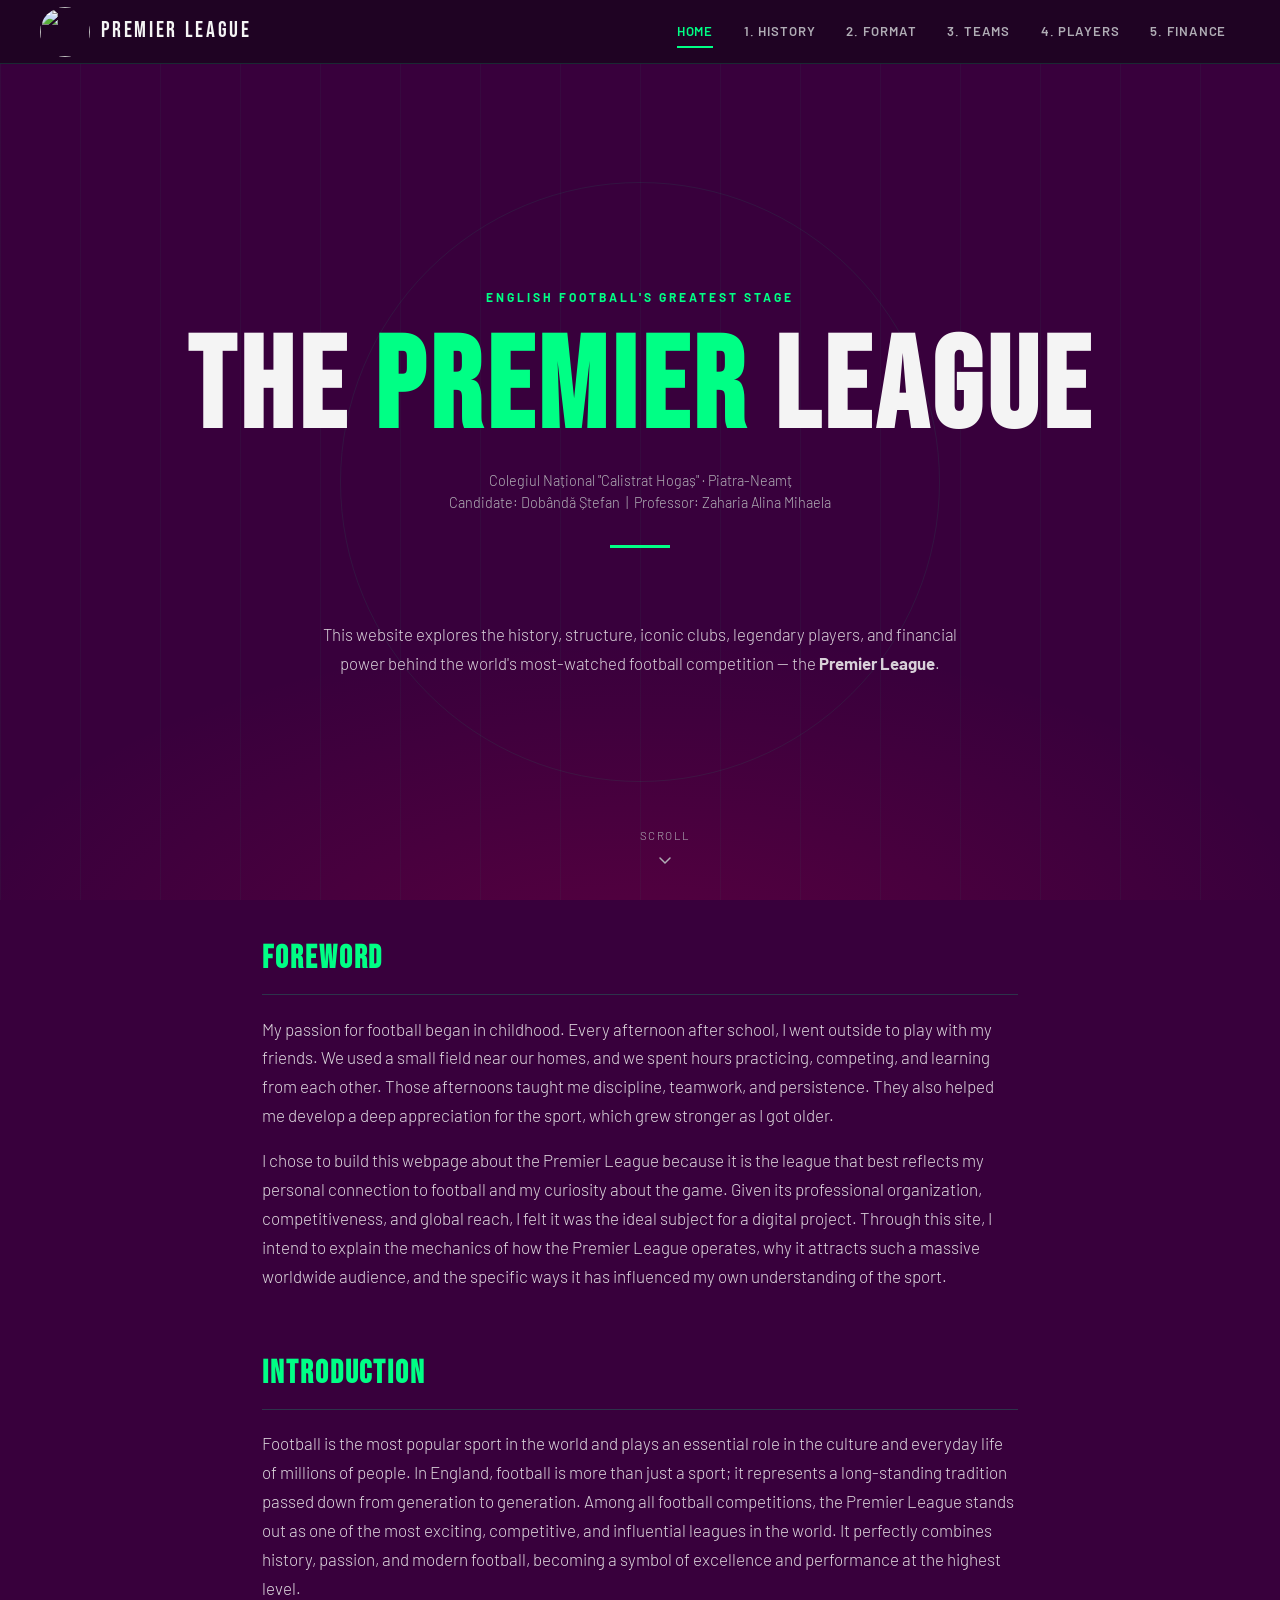
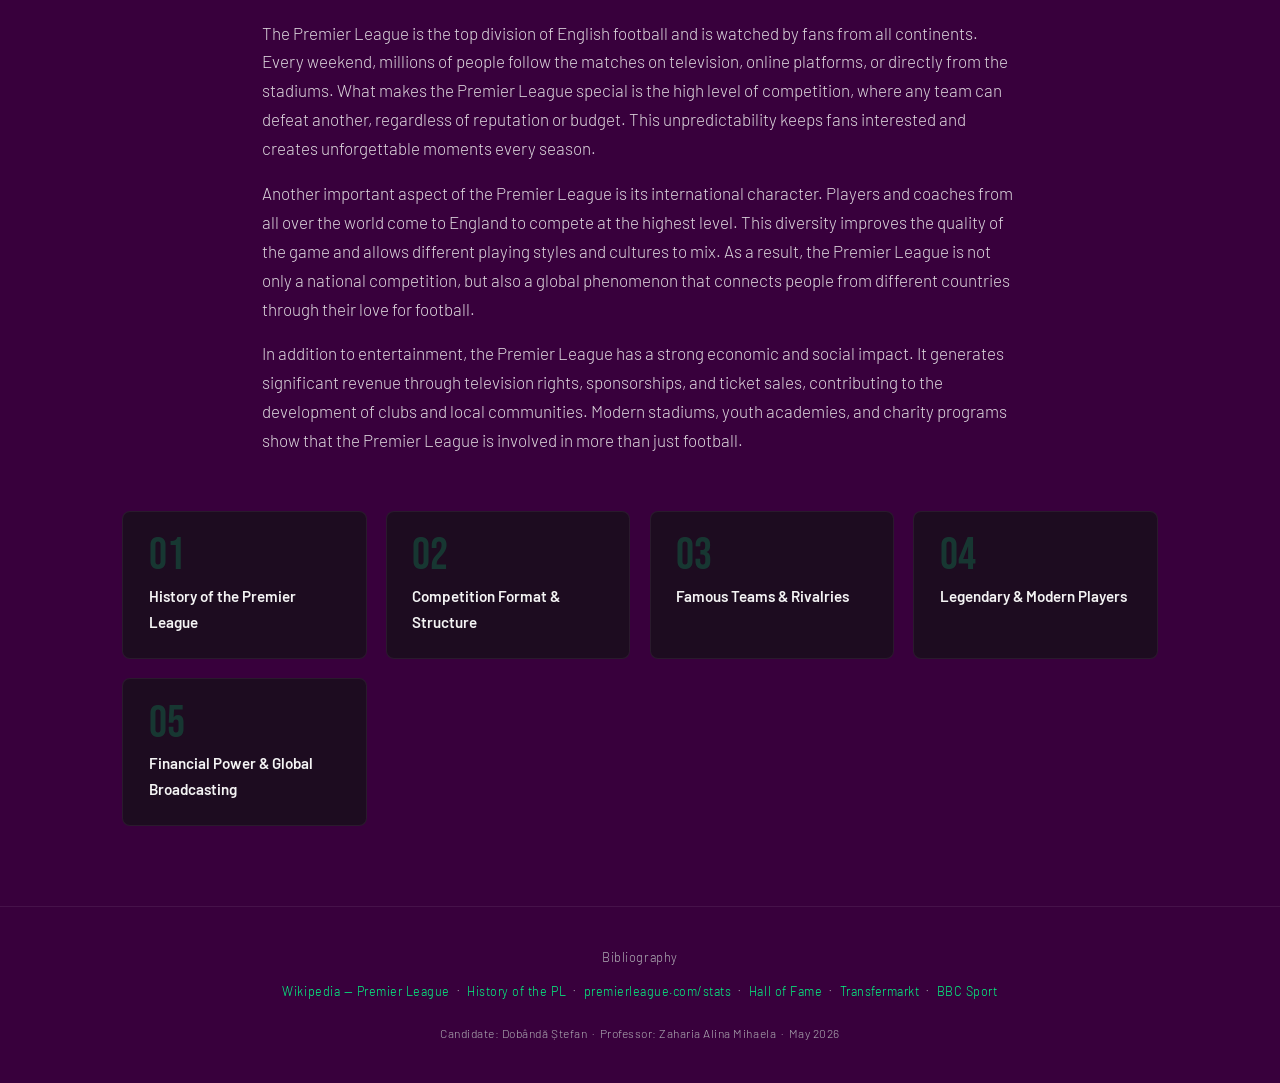
==== index.html @ 5e1d8197 "Rename Atestat.html to index.html" ====
<!DOCTYPE html>
<html lang="en">
<head>
  <meta charset="UTF-8" />
  <meta name="viewport" content="width=device-width, initial-scale=1.0" />
  <link rel="stylesheet" href="style.css" />
  <title>The Premier League</title>

    <link href="https://fonts.googleapis.com/css2?family=Bebas+Neue&family=Barlow:ital,wght@0,300;0,400;0,600;0,700;1,300&display=swap" rel="stylesheet">
    
</head>
<body>

<nav>
  <a class="nav-brand" onclick="showPage('home')" href="javascript:void(0)">
    <img class="nav-brand-img" src="Resurse/Logo.jpg">
    <span class="nav-brand-text">Premier League</span>
  </a>

  <ul class="nav-links" id="navLinks">
    <li><a href="javascript:void(0)" onclick="showPage('home')"    data-page="home">Home</a></li>
    <li><a href="javascript:void(0)" onclick="showPage('ch1')"     data-page="ch1">1. History</a></li>
    <li><a href="javascript:void(0)" onclick="showPage('ch2')"     data-page="ch2">2. Format</a></li>
    <li><a href="javascript:void(0)" onclick="showPage('ch3')"     data-page="ch3">3. Teams</a></li>
    <li><a href="javascript:void(0)" onclick="showPage('ch4')"     data-page="ch4">4. Players</a></li>
    <li><a href="javascript:void(0)" onclick="showPage('ch5')"     data-page="ch5">5. Finance</a></li>
  </ul>

  <div class="hamburger" id="hamburger" onclick="toggleMobileMenu()">
    <span></span><span></span><span></span>
  </div>
</nav>

<main>

  <section class="page active" id="home">

    <div class="hero">
      <div class="hero-circle"></div>

      <p class="hero-eyebrow">English Football's Greatest Stage</p>

      <h1 class="hero-title">The <span>Premier</span> League</h1>

      <p class="hero-meta">
        Colegiul Național "Calistrat Hogaș" · Piatra-Neamț<br>
        Candidate: Dobândă Ștefan &nbsp;|&nbsp; Professor: Zaharia Alina Mihaela
      </p>

      <div class="hero-divider"></div>

      <p class="hero-intro">
        This website explores the history, structure, iconic clubs, legendary players, and
        financial power behind the world's most-watched football competition — the <strong>Premier League</strong>.
      </p>

      <div class="scroll-hint">
        <span>scroll</span>
        <svg width="16" height="16" viewBox="0 0 16 16" fill="none" xmlns="http://www.w3.org/2000/svg">
          <path d="M3 6l5 5 5-5" stroke="#b0adb5" stroke-width="1.5" stroke-linecap="round"/>
        </svg>
      </div>
    </div>

    <div class="sections-wrap" style="padding-top:2rem;">

      <div class="section-block">
        <h2>Foreword</h2>
        <p>My passion for football began in childhood. Every afternoon after school, I went outside to play with my friends. We used a small field near our homes, and we spent hours practicing, competing, and learning from each other. Those afternoons taught me discipline, teamwork, and persistence. They also helped me develop a deep appreciation for the sport, which grew stronger as I got older.</p>
        <p>I chose to build this webpage about the Premier League because it is the league that best reflects my personal connection to football and my curiosity about the game. Given its professional organization, competitiveness, and global reach, I felt it was the ideal subject for a digital project. Through this site, I intend to explain the mechanics of how the Premier League operates, why it attracts such a massive worldwide audience, and the specific ways it has influenced my own understanding of the sport.</p>
      </div>

      <div class="section-block">
        <h2>Introduction</h2>
        <p>Football is the most popular sport in the world and plays an essential role in the culture and everyday life of millions of people. In England, football is more than just a sport; it represents a long-standing tradition passed down from generation to generation. Among all football competitions, the Premier League stands out as one of the most exciting, competitive, and influential leagues in the world. It perfectly combines history, passion, and modern football, becoming a symbol of excellence and performance at the highest level.</p>
        <p>The Premier League is the top division of English football and is watched by fans from all continents. Every weekend, millions of people follow the matches on television, online platforms, or directly from the stadiums. What makes the Premier League special is the high level of competition, where any team can defeat another, regardless of reputation or budget. This unpredictability keeps fans interested and creates unforgettable moments every season.</p>
        <p>Another important aspect of the Premier League is its international character. Players and coaches from all over the world come to England to compete at the highest level. This diversity improves the quality of the game and allows different playing styles and cultures to mix. As a result, the Premier League is not only a national competition, but also a global phenomenon that connects people from different countries through their love for football.</p>
        <p>In addition to entertainment, the Premier League has a strong economic and social impact. It generates significant revenue through television rights, sponsorships, and ticket sales, contributing to the development of clubs and local communities. Modern stadiums, youth academies, and charity programs show that the Premier League is involved in more than just football.</p>
      </div>

    </div>

    <div class="chapter-grid">
      <div class="chapter-card" onclick="showPage('ch1')">
        <div class="chapter-num">01</div>
        <div class="chapter-title">History of the Premier League</div>
      </div>
      <div class="chapter-card" onclick="showPage('ch2')">
        <div class="chapter-num">02</div>
        <div class="chapter-title">Competition Format & Structure</div>
      </div>
      <div class="chapter-card" onclick="showPage('ch3')">
        <div class="chapter-num">03</div>
        <div class="chapter-title">Famous Teams & Rivalries</div>
      </div>
      <div class="chapter-card" onclick="showPage('ch4')">
        <div class="chapter-num">04</div>
        <div class="chapter-title">Legendary & Modern Players</div>
      </div>
      <div class="chapter-card" onclick="showPage('ch5')">
        <div class="chapter-num">05</div>
        <div class="chapter-title">Financial Power & Global Broadcasting</div>
      </div>
    </div>

  </section><section class="page" id="ch1">

    <div class="page-header">
      <div class="page-header-num">01</div>
      <p class="page-header-label">Chapter One</p>
      <h1>History of the<br>Premier League</h1>
    </div>

    <div class="sections-wrap">

      <div class="section-block">
        <h2>1.1 The Dark Decade: English Football in the 1980s</h2>
        <p>To appreciate the success of the modern Premier League, one must understand the "dark ages" of English football during the 1980s. The sport was in a state of terminal decline. Stadiums were outdated, with many still using wooden stands and perimeter fencing that treated fans like animals.</p>
        <p><strong>Three major tragedies defined this era:</strong></p>
        <ul>
          <li><strong>The Heysel Stadium Disaster (1985):</strong> Resulted in a five-year ban for all English clubs from European competitions, isolating the English game from tactical innovations on the continent.</li>
          <li><strong>The Bradford City Fire (1985):</strong> Highlighted the dangerous lack of safety standards in old stadiums.</li>
          <li><strong>The Hillsborough Disaster (1989):</strong> Where 97 fans lost their lives, leading to the Taylor Report. This report was the catalyst for change, forcing clubs to convert to all-seater stadiums and modernize their infrastructure.</li>
        </ul>
      </div>

      <div class="section-block">
        <h2>1.2 The "Big Five" and the Architect of Change</h2>
        <p>In the early 1990s, the "Big Five" clubs — Manchester United, Liverpool, Arsenal, Everton, and Tottenham Hotspur — were the driving force behind a breakaway. They were frustrated because the revenue from the Football League was shared equally among all four divisions. These clubs felt that since they attracted the most fans and television interest, they should keep a larger share of the profits.</p>
        <p>A secret meeting took place in 1990 between Greg Dyke (Managing Director of London Weekend Television) and the representatives of the "Big Five." Dyke believed that if the top clubs broke away, television companies would pay massive sums for the exclusive rights to broadcast their matches.</p>
      </div>

      <div class="section-block">
        <h2>1.3 The Birth of a New Era (1992)</h2>
        <p>On February 20, 1992, the First Division clubs resigned from the Football League. On May 27, 1992, the Premier League was formed as a limited company. While it remained part of the English football "pyramid" (allowing for promotion and relegation), it gained commercial independence.</p>
        <div class="callout">
          <strong>The crucial moment:</strong> Sky TV, owned by Rupert Murdoch, made a revolutionary bid of £191 million over five years — football moved from free-to-air TV to a premium subscription product with high-definition cameras, pre-match shows, and "Monday Night Football."
        </div>
      </div>

      <div class="section-block">
        <h2>1.4 The Inaugural Season (1992–1993)</h2>
        <p>The first season featured <strong>22 teams</strong> (later reduced to 20 in 1995). The very first match was broadcast on a Sunday afternoon, marking the beginning of the "Super Sunday" tradition.</p>
        <p>The 22 founding clubs were:</p>
        <div class="teams-grid">
          <div class="team-tag">Arsenal</div>
          <div class="team-tag">Aston Villa</div>
          <div class="team-tag">Blackburn Rovers</div>
          <div class="team-tag">Chelsea</div>
          <div class="team-tag">Coventry City</div>
          <div class="team-tag">Crystal Palace</div>
          <div class="team-tag">Everton</div>
          <div class="team-tag">Ipswich Town</div>
          <div class="team-tag">Leeds United</div>
          <div class="team-tag">Liverpool</div>
          <div class="team-tag">Manchester City</div>
          <div class="team-tag">Manchester United</div>
          <div class="team-tag">Middlesbrough</div>
          <div class="team-tag">Norwich City</div>
          <div class="team-tag">Nottingham Forest</div>
          <div class="team-tag">Oldham Athletic</div>
          <div class="team-tag">Queens Park Rangers</div>
          <div class="team-tag">Sheffield United</div>
          <div class="team-tag">Sheffield Wednesday</div>
          <div class="team-tag">Southampton</div>
          <div class="team-tag">Tottenham Hotspur</div>
          <div class="team-tag">Wimbledon</div>
        </div>
        <div class="callout">
          <strong>First Premier League goal</strong> was scored by <em>Brian Deane</em> from Sheffield United in a 2–1 win against Manchester United.<br><br>
          <strong>First Champions:</strong> Manchester United, led by Sir Alex Ferguson and Eric Cantona, ended their 26-year wait for a league trophy.
        </div>
      </div>

      <div class="section-block">
        <h2>1.5 The Premier League in the 2000s</h2>
        <p>The 2000s were an important decade in the history of the Premier League, as the league became stronger, richer, and more popular worldwide. During this period, clubs such as Manchester United and Arsenal dominated the early years, with Arsenal achieving an unbeaten season in 2003–2004, known as "The Invincibles."</p>
        <p>A major turning point came in 2003, when Roman Abramovich bought Chelsea FC, bringing significant financial investment into the league. Under manager José Mourinho, Chelsea won two Premier League titles and set new records, increasing competition among top clubs.</p>
        <p>English teams also enjoyed success in European competitions, especially Liverpool's Champions League victory in 2005, which strengthened the international reputation of the Premier League. At the same time, global television coverage expanded, attracting millions of fans and turning the league into a global brand by the end of the decade.</p>
      </div>

      <div class="section-block">
        <h2>1.6 Global Expansion and Modern Era</h2>
        <p>The transition into the 21st century marked the Premier League's shift from a domestic competition to a global sporting phenomenon. This era was defined by a massive influx of international talent and elite managers who raised the league's technical standards. With the arrival of billionaire owners and the stabilization of its commercial model, the league solidified its position as the wealthiest and most competitive football destination in the world. This modern evolution set the stage for the massive economic and cultural impact that defines the competition today.</p>
      </div>

    </div>
  </section><section class="page" id="ch2">

    <div class="page-header">
      <div class="page-header-num">02</div>
      <p class="page-header-label">Chapter Two</p>
      <h1>Competition Format<br>&amp; Structure</h1>
    </div>

    <div class="sections-wrap">
      <div class="section-block">
        <p>The Premier League operates under a well-defined competition format that ensures fairness, excitement, and sporting merit. Since its foundation in 1992, the league has maintained a structure based on promotion and relegation, a balanced fixture system, and strict regulatory rules.</p>
      </div>

      <div class="section-block">
        <h2>2.1 Number of Teams and Season Structure</h2>
        <p>The Premier League consists of 20 teams. Each season typically runs from August to May. During this period, every team plays 38 matches:</p>
        <div class="stat-row">
          <span class="stat-pill">19 Home matches</span>
          <span class="stat-pill">19 Away matches</span>
          <span class="stat-pill">38 Total matches</span>
        </div>
        <p>Each team faces every other team twice, once at their home stadium and once at their opponent's stadium. This format ensures balance and equal opportunity. At the end of the season, the team with the highest number of points is crowned champion.</p>
      </div>

      <div class="section-block">
        <h2>2.2 Points System</h2>
        <p>The Premier League uses a standard points system:</p>
        <div class="stat-row">
          <span class="stat-pill">3 pts — Win</span>
          <span class="stat-pill">1 pt — Draw</span>
          <span class="stat-pill">0 pts — Loss</span>
        </div>
        <p>If two or more teams finish the season with the <strong>same number of points</strong>, their positions are determined by: Goal difference / Goals scored / Head-to-head record (if necessary). This system encourages attacking football and rewards consistent performance throughout the season.</p>
      </div>

      <div class="section-block">
        <h2>2.3 Promotion and Relegation</h2>
        <p>One of the defining characteristics of the Premier League is promotion and relegation. At the end of each season:</p>
        <ul>
          <li>The bottom three teams are relegated to the EFL Championship.</li>
          <li>The top two teams from the Championship are automatically promoted.</li>
          <li>A third team is promoted through a playoff system involving the teams finishing 3rd to 6th in the Championship.</li>
        </ul>
        <p>This system keeps the competition intense not only at the top of the table but also at the bottom, where teams fight to avoid relegation.</p>
      </div>

      <div class="section-block">
        <h2>2.4 Qualification for European Competitions</h2>
        <p>The Premier League also offers qualification for major European competitions organized by UEFA.</p>
        <ul>
          <li>The top four teams qualify for the UEFA Champions League.</li>
          <li>The fifth-placed team usually qualifies for the UEFA Europa League.</li>
          <li>Another Europa League or Conference League spot may be awarded depending on domestic cup results (FA Cup and EFL Cup winners).</li>
        </ul>
        <p>Participation in European competitions brings financial benefits, international exposure, and prestige to the clubs.</p>
      </div>

      <div class="section-block">
        <h2>2.5 Match Rules and Modern Technology</h2>
        <p>Matches in the Premier League follow the standard rules of football established by IFAB and FIFA. Each match lasts 90 minutes, divided into two halves of 45 minutes, with additional time added for stoppages.</p>
        <p>In recent years, modern technology has been introduced to improve fairness and accuracy:</p>
        <ul>
          <li><strong>VAR (Video Assistant Referee)</strong> helps referees review controversial decisions.</li>
          <li><strong>Goal-line technology</strong> determines whether the ball has completely crossed the goal line.</li>
        </ul>
        <p>These technologies have significantly reduced human error, although they sometimes generate debate among fans and experts.</p>
      </div>

      <div class="section-block">
        <h2>2.6 Fixture Schedule and Season Organization</h2>
        <p>The Premier League schedule is structured to ensure competitive balance across 38 rounds, with matches primarily staged during weekends and occasional midweek slots. A defining feature is the intensive festive period in December, where teams frequently play multiple fixtures within a short timeframe, often deciding the mid-season momentum. While the calendar is published annually in June, specific kick-off times remain subject to change to accommodate global television broadcasting requirements and club participation in domestic or European cup competitions.</p>
      </div>

    </div>
  </section><section class="page" id="ch3">

    <div class="page-header">
      <div class="page-header-num">03</div>
      <p class="page-header-label">Chapter Three</p>
      <h1>Famous Teams<br>&amp; Rivalries</h1>
    </div>

    <div class="sections-wrap">

      <div class="section-block">
        <h2>3.1 Manchester United</h2>
        <p>Founded in 1878, Manchester United is one of the most successful and globally recognized clubs in Premier League history. The club's most iconic era occurred under the legendary management of Sir Alex Ferguson (1986–2013), whose tactical leadership led the team to numerous domestic and international trophies, dominating English football for decades. This period of success was defined by world-class talents such as David Beckham, Ryan Giggs, and Cristiano Ronaldo, who not only secured the club's sporting legacy but also transformed Manchester United into a global brand, significantly increasing the popularity of the Premier League worldwide.</p>
      </div>

      <div class="section-block">
        <h2>3.2 Liverpool FC</h2>
        <p>Founded in 1892, Liverpool FC is one of the most historic and respected institutions in English football, renowned for its rich traditions and the unique atmosphere of its home stadium, Anfield. The club's identity is deeply rooted in the bond with its supporters, famously symbolized by the anthem "You'll Never Walk Alone," which represents a global icon of sporting unity. Historically dominant in both domestic and European competitions, Liverpool entered a prestigious new era under manager Jürgen Klopp, culminating in the 2019–2020 Premier League title. This landmark victory ended a thirty-year wait for a league championship, re-establishing the club as a modern powerhouse at the forefront of the competition.</p>
      </div>

      <div class="section-block">
        <h2>3.3 Arsenal FC</h2>
        <p>Established in 1886 and based in London, Arsenal FC is historically recognized for its commitment to an elegant, attacking style of football. The club's most transformative era occurred under manager Arsène Wenger (1996–2018), who modernized the English game and led the team to its greatest achievement: the "Invincibles" season of 2003–2004. By winning the Premier League title without a single defeat, Arsenal secured a unique place in football history. Today, the club plays at the state-of-the-art Emirates Stadium, opened in 2006, and remains a global sporting icon with a massive international following and a consistent presence at the top of the league.</p>
      </div>

      <div class="section-block">
        <h2>3.4 Chelsea FC</h2>
        <p>Founded in 1905 and based at the historic Stamford Bridge in West London, Chelsea FC has emerged as one of the most successful clubs in modern English football. The club's trajectory changed significantly during the 2000s, when heavy investment in world-class players and elite managers transformed it into a perennial contender for major trophies. This era of dominance resulted in multiple Premier League titles and was further solidified by two UEFA Champions League victories, in 2012 and 2021. Defined by iconic figures such as Frank Lampard, Didier Drogba, and John Terry, Chelsea remains a global powerhouse, consistently competing at the highest level of international football.</p>
      </div>

      <div class="section-block">
        <h2>3.5 Manchester City</h2>
        <p>Founded in 1880 and based at the modern Etihad Stadium, Manchester City has undergone the most dramatic transformation in English football history. While traditionally overshadowed by their local rivals, the club's trajectory changed fundamentally in 2008 following significant international investment, which allowed for world-class infrastructure and squad development. Under the transformative management of Pep Guardiola, City revolutionized the Premier League with a highly technical, possession-based philosophy, leading to an unprecedented era of domestic dominance. This evolution culminated in the historic 2022–2023 season, where the club secured a monumental "Treble" — winning the Premier League, the FA Cup, and their first UEFA Champions League title. Driven by iconic players such as Sergio Agüero, Kevin De Bruyne, and Erling Haaland, Manchester City has established a new gold standard for excellence, evolving from a local contender into the world's premier footballing force.</p>
      </div>

      <div class="section-block">
        <h2>3.6 Historic Rivalries in English Football</h2>
        <p>Rivalries are a fundamental element of English football culture, deep-rooted in history, geography, and intense inter-city competition. These matches transcend regular league fixtures, as both players and supporters strive to assert their club's superiority. The most significant rivalries that define the Premier League's global appeal include:</p>
        <ul>
          <li><strong>Manchester United vs. Liverpool FC:</strong> Known as the North West Derby, this is the most historic clash in English football. It is fueled by the industrial competition between the two cities and their relentless battle for domestic and European trophies.</li>
          <li><strong>The North London Derby (Arsenal vs. Tottenham Hotspur):</strong> A rivalry defined by geographical proximity. Matches between these two London giants are famous for their intensity, high-scoring results, and the passionate divide between their neighboring fanbases.</li>
          <li><strong>The Manchester Derby (United vs. City):</strong> While historically significant, this rivalry has reached new heights in the modern era. As both clubs now frequently compete directly for the Premier League title, the "battle for Manchester" has become one of the most watched sporting events worldwide.</li>
        </ul>
      </div>

    </div>
  </section><section class="page" id="ch4">

    <div class="page-header">
      <div class="page-header-num">04</div>
      <p class="page-header-label">Chapter Four</p>
      <h1>Legendary &amp;<br>Modern Players</h1>
    </div>

    <div class="sections-wrap">

      <div class="section-block">
        <h2>4.1 The Goal-Scoring Icons</h2>
        <p>The statistical history of the Premier League is defined by the scoring longevity and record-breaking efficiency of Alan Shearer and Wayne Rooney.</p>
        <h3>Alan Shearer</h3>
        <p>Alan Shearer remains the most prolific striker in Premier League history with a total of <strong>260 goals</strong>. His career, spanning from the league's inception in 1992 until 2006, set the standard for the "number 9" role. Statistically, Shearer was most effective during his time at Blackburn Rovers, where he scored 112 goals in just 138 appearances. His 34 goals in the 1994-1995 season were instrumental in securing the Premier League title, a record for a 42-game season.</p>
        <h3>Wayne Rooney</h3>
        <p>Wayne Rooney is the second-highest scorer in the competition's history with <strong>208 goals</strong> and holds the record for the third-highest number of assists (103). Between 2002 and 2018, he played for Everton and Manchester United, winning five Premier League titles. Rooney is the only player to have scored over 200 goals and provided over 100 assists, reflecting his tactical versatility as both a finisher and a playmaker. His 183 goals for Manchester United stood as a record for the most goals scored for a single club for over a decade.</p>
      </div>

      <div class="section-block">
        <h2>4.2 Midfield Generals</h2>
        <p>The tactical evolution of the central midfield position was centered on the intense physical and technical rivalry between Roy Keane and Patrick Vieira. The rivalry forced a higher standard of physical conditioning and tactical awareness across the entire league.</p>
        <h3>Roy Keane</h3>
        <p>Roy Keane was the defensive anchor for Manchester United between 1993 and 2005, winning <strong>seven Premier League titles</strong>. His primary function was ball recovery and distribution, maintaining a high pass completion rate to sustain offensive transitions. Statistically, Keane's influence was measured by his high volume of successful tackles and interceptions, which allowed his team to dominate the midfield. Despite receiving seven red cards, his tactical discipline ensured defensive stability for the most successful period in the club's history.</p>
        <h3>Patrick Vieira</h3>
        <p>Patrick Vieira joined Arsenal in 1996 and introduced a high-intensity "box-to-box" style, winning <strong>three Premier League titles</strong>. He was the captain of the "Invincibles" squad in 2003-2004, which completed an entire 38-match season without a single defeat. Vieira utilized his physical reach to disrupt opponent plays and his technical ability to carry the ball forward under pressure. His career was marked by a high success rate in midfield duels and eight red cards, reflecting the aggressive nature of his defensive role.</p>
      </div>

      <div class="section-block">
        <h2>4.3 Creative Geniuses</h2>
        <p>The role of the playmaker in the Premier League has transitioned from a supporting forward to a deep-lying tactical anchor. This evolution is statistically evident in the careers of Paul Scholes and Kevin De Bruyne.</p>
        <h3>Paul Scholes</h3>
        <p>Paul Scholes operated as the primary playmaker for Manchester United for 20 seasons, recording <strong>107 goals and 55 assists</strong>. His statistical value was found in his long-range distribution and his ability to switch the point of attack with high accuracy. Scholes won <strong>11 Premier League titles</strong>, the highest for any English player, acting as the tactical link between defense and attack. His performance metrics were characterized by "pre-assists" and a pass completion rate that consistently exceeded 90% in high-pressure matches.</p>
        <h3>Kevin De Bruyne</h3>
        <p>Kevin De Bruyne represents the modern playmaker at Manchester City, becoming the fastest player to reach <strong>100 Premier League assists</strong>. He has won the Playmaker of the Season award multiple times, holding the record for the most assists in a single season (20, shared with Thierry Henry). De Bruyne's tactical role involves operating in the "half-spaces," delivering precise crosses and key passes that result in high "Expected Assists" (xA) numbers. His efficiency has been central to Manchester City's four consecutive league titles between 2021 and 2024.</p>
      </div>

      <div class="section-block">
        <h2>4.4 Defensive Titans</h2>
        <p>The defensive structure in the Premier League has evolved from physical marking to a more tactical, ball-playing approach. This change is best represented by the careers of Rio Ferdinand, John Terry, and Virgil van Dijk.</p>
        <p><strong>Rio Ferdinand</strong> and <strong>John Terry</strong> dominated the league for over a decade, defining two distinct styles of excellence. Ferdinand, a six-time champion with Manchester United, was a proactive defender with an 85% pass completion rate, often acting as the starting point for attacks. In contrast, John Terry was the tactical heart of Chelsea's defense, scoring a record 41 goals and captaining the 2004-2005 side that conceded a historic low of only 15 goals. Their combined technical elegance and defensive organization set the gold standard for modern center-backs.</p>
        <p><strong>Virgil van Dijk</strong> represents the modern era, famously going 50 consecutive matches without being dribbled past. With an aerial success rate over 75% and elite recovery speed, his arrival was the catalyst for Liverpool's 2020 title.</p>
        <p>Similarly, the goalkeeper's role has evolved beyond shot-stopping to vital defensive organization. <strong>Petr Čech</strong> holds the all-time record with 202 clean sheets, while <strong>Peter Schmeichel</strong> became the first goalkeeper to win the Player of the Season award, proving that defensive stability is as vital to winning titles as offensive power.</p>
      </div>

      <div class="section-block">
        <h2>4.5 Global Superstars</h2>
        <p>The commercial and athletic development of the Premier League is defined by players whose statistical output and global recognition transcend the sport. Legends like <strong>Eric Cantona</strong> and <strong>Cristiano Ronaldo</strong> provided the technical and marketing foundation for the competition's explosive growth across different decades.</p>
        <h3>Eric Cantona</h3>
        <p>Eric Cantona played in the Premier League between 1992 and 1997, winning <strong>four league titles in five seasons</strong>. His tactical role was that of a deep-lying forward, recording <strong>70 goals and 56 assists</strong> in only 156 appearances. His statistics indicate a direct goal involvement in over 80% of the matches he played, acting as the primary creator for Manchester United during the 1990s. His premature retirement at the age of 30 left behind one of the highest win-percentage ratios per match in the history of the league.</p>
        <h3>Cristiano Ronaldo</h3>
        <p>Cristiano Ronaldo is globally recognized for his transformation from a technical winger into a high-volume goal scorer. During the 2003–2009 period, he won three consecutive titles and set a record of <strong>31 goals in 34 matches</strong> during the 2007-2008 season. In 2008, he became the first Premier League player to win the <strong>Ballon d'Or</strong> in the modern era of the competition. His figures include 84 goals during his first stint at Manchester United, characterized by high efficiency in free-kicks and aerial duels before his record-breaking transfer to Real Madrid.</p>
      </div>

      <div class="section-block">
        <h2>4.6 Modern Icons</h2>
        <h3>Mohamed Salah</h3>
        <p>Mohamed Salah has maintained an elite scoring rate since joining Liverpool in 2017, securing three Golden Boot awards (2018, 2019, 2022). In his debut season, he set a 38-game record with <strong>32 goals</strong>, and he remains the highest-scoring African player in Premier League history with over <strong>150 goals</strong>. Operating as an inverted winger, Salah has also recorded over <strong>70 assists</strong>, making him a dual threat in Liverpool's attacking system. His consistency was a primary factor in the club's 2020 Premier League title win, where he played a central role in their offensive metrics.</p>
        <h3>Erling Haaland</h3>
        <p>Erling Haaland set a new all-time Premier League record by scoring <strong>36 goals in 35 appearances</strong> during the 2022-2023 season. His scoring rate of 1.03 goals per match is the highest in the history of the competition for a player with a full season of appearances. Tactically, Haaland is a specialized center-forward who utilizes his physical strength and positioning to convert high-difficulty chances inside the penalty area. In his first two seasons at Manchester City, he secured two consecutive Golden Boots and two league titles, redefining the statistical expectations for a modern "target man."</p>
      </div>

      <div class="section-block">
        <h2>4.7 The Importance of Academies</h2>
        <p>The sustainability of the Premier League relies on club academies to produce "homegrown" talent, ensuring a tactical balance between international transfers and domestic development.</p>
        <p>The most iconic success story remains <strong>Manchester United's "Class of '92"</strong>, featuring legends like David Beckham, Ryan Giggs, and Paul Scholes. This group provided over 2,000 combined appearances and formed the core of the 1999 "Treble" winning squad, proving that world-class teams could be built through internal development. Their two-decade dominance significantly reduced the club's reliance on external recruitment while maintaining a strong local identity.</p>
        <p>In the modern era, the "Homegrown Player" rule requires teams to include at least eight locally trained players in their 25-man squads, making academies a financial and tactical necessity. Elite talents like <strong>Phil Foden</strong> (Manchester City) and <strong>Bukayo Saka</strong> (Arsenal) represent the peak of modern youth systems, combining high technical ability with tactical continuity. Furthermore, these academies are crucial for <strong>Financial Fair Play (FFP)</strong> compliance, as homegrown players represent pure profit in accounting terms, providing clubs with high-value assets and long-term economic stability.</p>
      </div>

    </div>
  </section><section class="page" id="ch5">

    <div class="page-header">
      <div class="page-header-num">05</div>
      <p class="page-header-label">Chapter Five</p>
      <h1>Financial Power &amp;<br>Global Broadcasting</h1>
    </div>

    <div class="sections-wrap">

      <div class="section-block">
        <h2>5.1 Global Broadcasting Revenue Analysis</h2>
        <p>The Premier League's financial dominance is primarily driven by its massive television rights deals, which currently generate an unprecedented <strong>£3.9 billion annually</strong>. A defining shift in the 2022–2025 cycle was that international broadcast rights surpassed domestic ones for the first time, reaching a total value of over <strong>£5 billion</strong> for the three-year period. This transition proves that the league is no longer just a British sporting event, but a premium global export.</p>
        <div class="callout">
          <strong>Key stat:</strong> A club finishing last in the Premier League often receives higher television payments than the champions of the Italian or French leagues. By generating more annual broadcasting revenue than La Liga, the Bundesliga, and Serie A combined, the Premier League has established a "super-league" economy.
        </div>
      </div>

      <div class="section-block">
        <h2>5.2 The Revenue Distribution Model</h2>
        <p>To maintain competitive balance, the league uses a sophisticated <strong>50-25-25 distribution formula</strong>. This ensures that the wealth is shared across the entire table, rather than being concentrated only at the top:</p>
        <ul>
          <li><strong>50% Equal Share:</strong> Half of the domestic and 100% of the international funds are split equally among all 20 clubs.</li>
          <li><strong>25% Facility Fees:</strong> Allocated based on how many times a club's matches are broadcasted live.</li>
          <li><strong>25% Merit Payments:</strong> Awarded based on the final league position, with each place higher being worth roughly <strong>£2.2 million</strong>.</li>
        </ul>
      </div>

      <div class="section-block">
        <h2>5.3 Commercial Sustainability and Global Reach</h2>
        <p>Beyond television, the league maintains its financial health through a massive commercial ecosystem. While clubs spend record amounts on player salaries, the league manages a sustainable <strong>Wage-to-Turnover ratio of approximately 70%</strong>. With a cumulative global audience of <strong>3.2 billion viewers</strong>, the Premier League has successfully leveraged its "Iconic Clubs" to secure high-value partnerships in the US and Asian markets, transforming a domestic competition into the world's leading entertainment brand.</p>
      </div>

      <div class="section-block">
        <h2>Conclusion</h2>
        <p>In conclusion, the Premier League has evolved from a traditional football competition into the world's most dominant sports and entertainment brand. Since its rebrand in 1992, the league has successfully combined a rich historical heritage with a forward-thinking commercial strategy. By prioritizing global broadcasting rights and maintaining a highly competitive environment where "any team can beat anyone," the Premier League has managed to surpass its European rivals in both viewership and financial sustainability.</p>
        <p>The success of the competition is deeply rooted in the prestige of its "Big Six" clubs, whose historic rivalries and iconic players have captured the imagination of billions of fans worldwide. As analyzed in this project, the rise of clubs like Manchester City and the enduring legacy of institutions like Manchester United and Liverpool FC provide a unique blend of tradition and modern excellence. This cultural impact, paired with an equitable revenue distribution model, ensures that the league remains unpredictable, exciting, and elite.</p>
        <p>Ultimately, the Premier League represents the gold standard of professional sports management. Its ability to balance massive financial growth with a commitment to the fundamental values of English football has created a product that transcends borders. As long as the league continues to attract the world's best talent and maintain its unique connection with global supporters, it will undoubtedly remain at the pinnacle of international football for the foreseeable future.</p>
      </div>

    </div>
  </section></main>

<footer>
  <p style="margin-bottom:.6rem; color:var(--pl-grey);">Bibliography</p>
  <p style="font-size:.78rem; line-height:2;">
    <a href="https://en.wikipedia.org/wiki/Premier_League" target="_blank">Wikipedia — Premier League</a> &nbsp;·&nbsp;
    <a href="https://en.wikipedia.org/wiki/History_of_the_Premier_League" target="_blank">History of the PL</a> &nbsp;·&nbsp;
    <a href="https://www.premierleague.com/stats" target="_blank">premierleague.com/stats</a> &nbsp;·&nbsp;
    <a href="https://www.premierleague.com/hall-of-fame" target="_blank">Hall of Fame</a> &nbsp;·&nbsp;
    <a href="https://www.transfermarkt.com/premier-league/startseite/wettbewerb/GB1" target="_blank">Transfermarkt</a> &nbsp;·&nbsp;
    <a href="https://www.bbc.com/sport/football/premier-league" target="_blank">BBC Sport</a>
  </p>
  <p style="margin-top:1.2rem; font-size:.75rem;">
    Candidate: Dobândă Ștefan &nbsp;·&nbsp; Professor: Zaharia Alina Mihaela &nbsp;·&nbsp; May 2026
  </p>
</footer>

<script>
  /* ------------------------------------------------------------------
     showPage(id)
     Schimbă secțiunea .page vizibilă și actualizează link-ul activ în navigație.
     De asemenea, resetează scroll-ul paginii la început la fiecare schimbare.
     ------------------------------------------------------------------ */
  function showPage(id) {
    // Ascunde toate paginile
    document.querySelectorAll('.page').forEach(p => p.classList.remove('active'));
    // Elimină clasa "active" de pe toate link-urile de navigație
    document.querySelectorAll('.nav-links a').forEach(a => a.classList.remove('active'));

    // Afișează pagina solicitată
    document.getElementById(id).classList.add('active');

    // Marchează link-ul corespunzător din meniu ca fiind activ
    const link = document.querySelector(`.nav-links a[data-page="${id}"]`);
    if (link) link.classList.add('active');

    // Scroll către partea de sus a paginii (smooth) după schimbarea conținutului
    window.scrollTo({ top: 0, behavior: 'smooth' });

    // Închide meniul de mobil dacă este deschis
    closeMobileMenu();

    // Declanșează re-scanarea IntersectionObserver pentru noile secțiuni vizibile
    observeSections();
  }

  /* ------------------------------------------------------------------
     Controlul meniului hamburger pentru dispozitive mobile
     ------------------------------------------------------------------ */
  function toggleMobileMenu() {
    const nav = document.getElementById('navLinks');
    const btn = document.getElementById('hamburger');
    nav.classList.toggle('open');
    btn.classList.toggle('open');
  }

  function closeMobileMenu() {
    document.getElementById('navLinks').classList.remove('open');
    document.getElementById('hamburger').classList.remove('open');
  }

  /* ------------------------------------------------------------------
     Animație "Scroll-reveal" pentru elementele de tip .section-block
     Folosește IntersectionObserver pentru a adăuga clasa "visible" când
     un bloc intră în fereastra de vizualizare (viewport).
     ------------------------------------------------------------------ */
  function observeSections() {
    const observer = new IntersectionObserver(
      (entries) => {
        entries.forEach(entry => {
          if (entry.isIntersecting) {
            // Adaugă clasa "visible" pentru a activa tranziția CSS fade-up
            entry.target.classList.add('visible');
          }
        });
      },
      { threshold: 0.1 }
    );

    // Monitorizează toate blocurile de secțiune de pe pagina activă curentă
    document.querySelectorAll('.page.active .section-block').forEach(block => {
      observer.observe(block);
    });
  }

  // Pornește observatorul la încărcarea inițială (pentru pagina Home)
  observeSections();

  // Setează "home" ca link activ implicit în meniu la încărcare
  document.querySelector('.nav-links a[data-page="home"]').classList.add('active');
</script>

</body>
</html>
---- style.css ----
/* =========================================================
   VARIABILE GLOBALE DE CULOARE ȘI STIL
   ========================================================= */
:root { /* Variabile globale de culoare și stil */
  --pl-purple: #38003c;
  --pl-green:  #00ff85;
  --pl-white:  #f4f4f4;
  --pl-grey:   #b0adb5;
  --pl-card:   #1d0c20;
  --pl-accent: #e90052;
  --nav-h: 64px;
  --transition: .35s cubic-bezier(.4,0,.2,1);
}

/* =========================================================
   RESET ȘI STILURI DE BAZĂ
   ========================================================= */
*, *::before, *::after { box-sizing: border-box; margin: 0; padding: 0; } /* Resetare stiluri implicite pentru toate elementele */

html { scroll-behavior: smooth; } /* Scroll lin pe pagină */

body { /* Stiluri de bază pentru body: fundal, font, culoare text, etc. */
  background: var(--pl-purple);
  color: var(--pl-white);
  font-family: 'Barlow', sans-serif;
  font-weight: 300;
  font-size: 17px;
  line-height: 1.7;
  overflow-x: hidden;
}

/* =========================================================
   BARA DE NAVIGARE
   ========================================================= */
nav { /* Bara de navigare fixă sus, cu efect blur și animație la afișare */
  position: fixed;
  top: 0; left: 0; right: 0;
  height: var(--nav-h);
  background: rgba(30, 4, 34, 0.92);
  backdrop-filter: blur(12px);
  border-bottom: 1px solid rgba(0,255,133,0.15);
  display: flex;
  align-items: center;
  justify-content: space-between;
  padding: 0 2.5rem;
  z-index: 1000;
  animation: slideDown .6s ease both;
}

@keyframes slideDown { /* Animație pentru apariția barei de navigare */
  from { transform: translateY(-100%); opacity: 0; }
  to   { transform: translateY(0);     opacity: 1; }
}

.nav-brand { /* Grup logo + text brand în nav */
  display: flex;
  align-items: center;
  gap: .7rem;
  cursor: pointer;
  text-decoration: none;
}

.nav-lion {
  width: 34px;
  height: 34px;
  fill: var(--pl-green);
}

.nav-brand-img {
  width: 50px;
  height: 50px;
  border-radius: 50%;
  object-fit: cover;
}

.nav-brand-text {
  font-family: 'Bebas Neue', sans-serif;
  font-size: 1.4rem;
  letter-spacing: .12em;
  color: var(--pl-white);
}

.nav-links {
  display: flex;
  gap: .2rem;
  list-style: none;
}

    /* =========================================================
       VARIABILE GLOBALE DE CULOARE ȘI STIL
       Definim aici culorile principale ale site-ului o singură dată,
       astfel încât să le putem folosi oriunde cu var(--nume).
       --pl-purple = violet închis (fundalul principal)
       --pl-green  = verde neon (accentul principal, culoarea PL)
       --pl-white  = alb ușor crem (textul)
       --pl-grey   = gri deschis (textul secundar, subtitluri)
       --pl-card   = violet și mai închis (fundalul cardurilor)
       --pl-accent = roșu aprins (accente secundare)
       --nav-h     = înălțimea fixă a barei de navigare (64px)
       --transition = durata și curba animațiilor hover
       ========================================================= */
    :root {
      --pl-purple: #38003c;
      --pl-green:  #00ff85;
      --pl-white:  #f4f4f4;
      --pl-grey:   #b0adb5;
      --pl-card:   #1d0c20;
      --pl-accent: #e90052;
      --nav-h: 64px;
      --transition: .35s cubic-bezier(.4,0,.2,1);
    }

    /* =========================================================
       RESET ȘI STILURI DE BAZĂ
       Eliminăm marginile și padding-urile implicite ale browserului
       pentru toate elementele, ca să avem control total asupra spațierii.
       "box-sizing: border-box" face ca padding-ul să fie inclus în lățime,
       nu adăugat pe deasupra — evităm astfel suprapuneri nedorite.
       ========================================================= */
    *, *::before, *::after { box-sizing: border-box; margin: 0; padding: 0; }

    html { scroll-behavior: smooth; }

    body {
      background: var(--pl-purple);
      color: var(--pl-white);
      font-family: 'Barlow', sans-serif;
      font-weight: 300;
      font-size: 17px;
      line-height: 1.7;
      overflow-x: hidden;
    }

    /* =========================================================
       BARA DE NAVIGARE (fixă în partea de sus)
       "position: fixed" o menține vizibilă chiar dacă utilizatorul
       derulează pagina în jos. "backdrop-filter: blur" creează efectul
       de sticlă frosted (fundalul din spate apare neclar/mat).
       ANIMAȚIE: bara coboară din afara ecranului spre poziția ei
       normală la încărcarea paginii (animația "slideDown").
       ========================================================= */
    nav {
      position: fixed;
      top: 0; left: 0; right: 0;
      height: var(--nav-h);
      background: rgba(30, 4, 34, 0.92);
      backdrop-filter: blur(12px);
      border-bottom: 1px solid rgba(0,255,133,0.15);
      display: flex;
      align-items: center;
      justify-content: space-between;
      padding: 0 2.5rem;
      z-index: 1000;
      animation: slideDown .6s ease both;
    }

    /* ANIMAȚIE — slideDown: bara de navigare pornește de sus (în afara ecranului,
       translateY(-100%) = deplasată cu 100% din înălțimea ei în sus) și coboară
       lin până la poziția normală (translateY(0)) în 0.6 secunde. */
    @keyframes slideDown {
      from { transform: translateY(-100%); opacity: 0; }
      to   { transform: translateY(0);     opacity: 1; }
    }

    /* LOGO / BRAND în bara de nav — conține iconița SVG și textul "Premier League".
       Aranjăm elementele una lângă alta (flexbox) cu un spațiu de 0.7rem între ele. */
       
    .nav-brand {
      display: flex;
      align-items: center;
      gap: .7rem;
      cursor: pointer;
      text-decoration: none;
    }

    .nav-lion {
      width: 34px;
      height: 34px;
      fill: var(--pl-green);
    }

    .nav-brand-text {
      font-family: 'Bebas Neue', sans-serif;
      font-size: 1.4rem;
      letter-spacing: .12em;
      color: var(--pl-white);
    }

    /* CONTAINER-UL LINK-URILOR DE NAV — grupul de butoane din dreapta barei.
       Folosim flexbox ca să le afișăm pe același rând, cu un mic spațiu între ele. */
    .nav-links {
      display: flex;
      gap: .2rem;
      list-style: none;
    }

    /* STILUL FIECĂRUI LINK DIN NAV — text mic, majuscule, spațiat.
       Culoarea implicită este gri; la hover/activ devine alb.
       "position: relative" este necesar pentru sublinierea animată de mai jos. */
    .nav-links a {
      display: block;
      padding: .35rem .85rem;
      font-size: .82rem;
      font-weight: 600;
      letter-spacing: .07em;
      text-transform: uppercase;
      color: var(--pl-grey);
      text-decoration: none;
      border-radius: 4px;
      transition: color var(--transition), background var(--transition);
      position: relative;
    }

    /* ANIMAȚIE — linie verde sub link la hover: folosim pseudo-elementul ::after
       ca să desenăm o linie verde de 2px sub fiecare link. Implicit are scaleX(0)
       (linia este invizibilă). La hover, scaleX devine 1 și linia apare de la stânga
       spre dreapta cu o tranziție fluidă. */
    .nav-links a::after {
      content: '';
      position: absolute;
      bottom: 0; left: .85rem; right: .85rem;
      height: 2px;
      background: var(--pl-green);
      transform: scaleX(0);
      transform-origin: left;
      transition: transform var(--transition);
    }

    .nav-links a:hover,
    .nav-links a.active {
      color: var(--pl-white);
    }

    .nav-links a:hover::after,
    .nav-links a.active::after {
      transform: scaleX(1);
    }

    /* MENIU HAMBURGER (pentru ecrane mici / mobile) — cele 3 linii orizontale
       care înlocuiesc bara de nav pe telefon. Implicit este ascuns (display:none)
       și apare doar când lățimea ecranului scade sub 700px (vezi @media de mai jos).
       Când meniul este deschis (.open), liniile se rotesc formând un "X" de închidere. */
    .hamburger {
      display: none;
      flex-direction: column;
      gap: 5px;
      cursor: pointer;
      padding: 4px;
    }
    .hamburger span {
      display: block;
      width: 24px; height: 2px;
      background: var(--pl-white);
      transition: transform var(--transition), opacity var(--transition);
    }
    .hamburger.open span:nth-child(1) { transform: translateY(7px) rotate(45deg); }
    .hamburger.open span:nth-child(2) { opacity: 0; }
    .hamburger.open span:nth-child(3) { transform: translateY(-7px) rotate(-45deg); }

    /* =========================================================
       ZONA PRINCIPALĂ DE CONȚINUT
       Adăugăm padding-top egal cu înălțimea barei de nav (64px),
       astfel încât conținutul să nu fie ascuns sub bara fixă.
       ========================================================= */
    main {
      padding-top: var(--nav-h);
    }

    /* PAGINI ASCUNSE IMPLICIT — fiecare secțiune de conținut (Home, Cap.1, Cap.2 etc.)
       are clasa .page și este ascunsă cu display:none. Doar cea cu clasa .active
       este vizibilă. Navigarea între pagini se face prin JavaScript (funcția showPage). */
    .page {
      display: none;
      min-height: 100vh;
      padding-bottom: 5rem;
    }

    /* PAGINA ACTIVĂ — când JavaScript adaugă clasa .active pe o secțiune .page,
       aceasta devine vizibilă (display:block). Doar o pagină are .active la un moment dat. */
    .page.active {
      display: block;
    }

    /* =========================================================
       SECȚIUNEA HERO (pagina principală)
       Aceasta este banda mare de introducere de pe pagina Home.
       Ocupă înălțimea întregului ecran minus bara de nav.
       Conținutul este centrat atât pe orizontală cât și pe verticală.
       ANIMAȚIE: toate elementele din interior apar unul după altul
       cu efect de fade-up (fadeIn + urcare de jos în sus).
       ========================================================= */
    .hero {
      position: relative;
      min-height: calc(100vh - var(--nav-h));
      display: flex;
      flex-direction: column;
      align-items: center;
      justify-content: center;
      text-align: center;
      padding: 3rem 2rem;
      overflow: hidden;
    }

    /* FUNDAL DECORATIV AL HERO — pseudo-elementul ::before desenează două straturi:
       1. O grilă de linii verticale verzi semi-transparente (ca liniile de pe teren)
          folosind repeating-linear-gradient la fiecare 80px.
       2. O lumină roșiatică difuză în jos, creată cu radial-gradient.
       "pointer-events: none" face ca fundalul să nu blocheze click-urile.
       ANIMAȚIE bgPulse: fundalul pulsează ușor între opacitate 0.7 și 1, la infinit. */
    .hero::before {
      content: '';
      position: absolute;
      inset: 0;
      background:
        repeating-linear-gradient(
          90deg,
          rgba(0,255,133,.04) 0px,
          rgba(0,255,133,.04) 1px,
          transparent 1px,
          transparent 80px
        ),
        radial-gradient(ellipse 80% 60% at 50% 110%, rgba(233,0,82,.18) 0%, transparent 70%);
      pointer-events: none;
      /* ANIMAȚIE bgPulse: fundalul pulsează lent între 70% și 100% opacitate */
      animation: bgPulse 8s ease-in-out infinite alternate;
    }

    @keyframes bgPulse {
      from { opacity: .7; }
      to   { opacity: 1; }
    }

    /* CERC DECORATIV ÎN SPATELE TITLULUI — un cerc mare (600x600px) cu bordură
       verde semi-transparentă, centrat perfect în hero.
       ANIMAȚIE rotateSlow: cercul se rotește 360° în mod continuu la fiecare 40 secunde,
       creând un efect subtil de mișcare în fundal. */
    .hero-circle {
      position: absolute;
      width: 600px; height: 600px;
      border-radius: 50%;
      border: 1px solid rgba(0,255,133,.08);
      top: 50%; left: 50%;
      transform: translate(-50%,-50%);
      animation: rotateSlow 40s linear infinite;
      pointer-events: none;
    }

    @keyframes rotateSlow {
      to { transform: translate(-50%,-50%) rotate(360deg); }
    }

    /* TEXTUL MIC DE DEASUPRA TITLULUI ("eyebrow") — scris cu majuscule și spațiere
       mare între litere, în verde. Apare primul dintre elementele animate.
       ANIMAȚIE fadeUp cu întârziere de 0.2s: pornește opac și deplasat în jos,
       și urcă lin spre poziția finală în 0.8 secunde. */
    .hero-eyebrow {
      font-size: .75rem;
      font-weight: 700;
      letter-spacing: .25em;
      text-transform: uppercase;
      color: var(--pl-green);
      margin-bottom: 1.2rem;
      /* Fade-in animation: delay 0.2s */
      animation: fadeUp .8s .2s both;
    }

    .hero-title {
      font-family: 'Bebas Neue', sans-serif;
      font-size: clamp(4rem, 10vw, 9rem);
      line-height: 1;
      letter-spacing: .04em;
      color: var(--pl-white);
      /* ANIMAȚIE fadeUp cu întârziere de 0.4s: titlul apare după textul eyebrow */
      animation: fadeUp .8s .4s both;
    }

    .hero-title span {
      color: var(--pl-green);
    }

    /* SUBTITLUL CU INFORMAȚII DESPRE AUTOR ȘI ȘCOALĂ — text gri, mic, sub titlu.
       ANIMAȚIE fadeUp cu întârziere de 0.6s: apare al treilea în secvența hero. */
    .hero-meta {
      margin-top: 1rem;
      font-size: .9rem;
      color: var(--pl-grey);
      line-height: 1.5;
      /* ANIMAȚIE fadeUp cu întârziere de 0.6s: al treilea element care apare */
      animation: fadeUp .8s .6s both;
    }

    /* PARAGRAFUL DE INTRODUCERE DIN HERO — textul scurt de descriere a site-ului,
       limitat la 680px lățime pentru o citire confortabilă.
       ANIMAȚIE fadeUp cu întârziere de 0.8s: apare al patrulea. */
    .hero-intro {
      max-width: 680px;
      margin-top: 2.5rem;
      font-size: 1.05rem;
      color: rgba(244,244,244,.85);
      /* ANIMAȚIE fadeUp cu întârziere de 0.8s: al patrulea element care apare */
      animation: fadeUp .8s .8s both;
    }

    /* LINIA SEPARATOARE VERDE — o dungă orizontală verde (60px lățime, 3px înălțime)
       care separă vizual subtitlul de paragraful de introducere.
       ANIMAȚIE fadeUp cu întârziere de 1s: apare al cincilea element. */
    .hero-divider {
      width: 60px; height: 3px;
      background: var(--pl-green);
      margin: 2rem auto;
      animation: fadeUp .8s 1s both;
    }

    /* INDICATORUL DE SCROLL — textul mic "scroll" cu o săgeată în jos, afișat
       în centrul bazei hero-ului, pentru a sugera utilizatorului să deruleze.
       ANIMAȚIE fadeUp cu întârziere de 1.2s: apare ultimul dintre elementele fixe. */
    .scroll-hint {
      position: absolute;
      bottom: 2rem;
      left: 50%;
      transform: translateX(-50%);
      display: flex;
      flex-direction: column;
      align-items: center;
      gap: .4rem;
      color: var(--pl-grey);
      font-size: .72rem;
      letter-spacing: .12em;
      text-transform: uppercase;
      animation: fadeUp .8s 1.2s both;
    }

    /* ANIMAȚIE bounce pe săgeata SVG — săgeata se mișcă în sus și în jos
       cu 6px la fiecare 1.8 secunde (la infinit), atrăgând atenția la scroll. */
    .scroll-hint svg {
      animation: bounce 1.8s ease-in-out infinite;
    }

    @keyframes bounce {
      0%, 100% { transform: translateY(0); }
      50%       { transform: translateY(6px); }
    }

    /* GRILA DE CARDURI DE CAPITOL (pagina Home) — afișează cele 5 capitole
       ca niște carduri clicabile. Folosim CSS Grid cu coloane flexibile:
       fiecare coloană are minim 240px și cresc egal să umple spațiul.
       ANIMAȚIE fadeUp cu întârziere de 1.4s: întreaga grilă apare ultima. */
    .chapter-grid {
      display: grid;
      grid-template-columns: repeat(auto-fit, minmax(240px, 1fr));
      gap: 1.2rem;
      max-width: 1100px;
      margin: 3rem auto 0;
      padding: 0 2rem;
      /* Entire grid fades in late */
      animation: fadeUp .8s 1.4s both;
    }

    .chapter-card {
      background: var(--pl-card);
      border: 1px solid rgba(255,255,255,.06);
      border-radius: 8px;
      padding: 1.4rem 1.6rem;
      cursor: pointer;
      transition: transform var(--transition), border-color var(--transition), box-shadow var(--transition);
      position: relative;
      overflow: hidden;
    }

    /* BARA VERDE PE MARGINEA STÂNGĂ A CARDULUI — pseudo-elementul ::before
       desenează o dungă verde de 3px pe toată înălțimea cardului.
       Implicit are scaleY(0) (invizibilă). La hover, apare de jos în sus
       cu o tranziție fluidă (scaleY devine 1, cu transform-origin: bottom). */
    .chapter-card::before {
      content: '';
      position: absolute;
      left: 0; top: 0; bottom: 0;
      width: 3px;
      background: var(--pl-green);
      transform: scaleY(0);
      transform-origin: bottom;
      transition: transform var(--transition);
    }

    .chapter-card:hover {
      transform: translateY(-4px);
      border-color: rgba(0,255,133,.3);
      box-shadow: 0 12px 40px rgba(0,0,0,.4);
    }

    .chapter-card:hover::before {
      transform: scaleY(1);
    }

    .chapter-num {
      font-family: 'Bebas Neue', sans-serif;
      font-size: 2.8rem;
      color: rgba(0,255,133,.18);
      line-height: 1;
    }

    .chapter-title {
      font-weight: 600;
      font-size: .95rem;
      color: var(--pl-white);
      margin-top: .3rem;
    }

    /* =========================================================
       ANTETUL PAGINILOR DE CAPITOL (1–5)
       Fiecare pagină de capitol începe cu un header mare centrat,
       cu eticheta "Chapter X", titlul capitolului și un număr decorativ
       gigant în fundal (filigran vizual).
       ========================================================= */
    .page-header {
      position: relative;
      padding: 5rem 2rem 3.5rem;
      text-align: center;
      overflow: hidden;
    }

    /* NUMĂRUL DECORATIV ÎN FUNDAL — cifra capitolului (01, 02 etc.)
       afișată extrem de mare, aproape invizibilă (opacitate 4%), centrată absolut
       în header. Creează adâncime vizuală fără a distrage atenția de la titlu.  */

    .page-header-num {
      position: absolute;
      top: 50%; left: 50%;
      transform: translate(-50%, -50%);
      font-family: 'Bebas Neue', sans-serif;
      font-size: clamp(8rem, 22vw, 18rem);
      color: rgba(255, 255, 255, .05);
      pointer-events: none;
      line-height: 1;
      white-space: nowrap;
    }

    .page-header-label {
      font-size: .75rem;
      font-weight: 700;
      letter-spacing: .25em;
      color: var(--pl-green);
      text-transform: uppercase;
      margin-bottom: .8rem;
    }

    .page-header h1 {
      font-family: 'Bebas Neue', sans-serif;
      font-size: clamp(2.8rem, 6vw, 5.5rem);
      letter-spacing: .04em;
      line-height: 1.05;
      position: relative;
    }

    /* =========================================================
       STILURI PENTRU SUBCAPITOLE (blocuri de conținut)
       Fiecare subcapitol (ex: 1.1, 1.2) este un .section-block.
       Conținutul este limitat la 820px lățime și centrat pe pagină
       pentru lizibilitate optimă.
       ========================================================= */
    .sections-wrap {
      max-width: 820px;
      margin: 0 auto;
      padding: 0 2rem;
    }

    /* BLOCUL UNUI SUBCAPITOL — implicit este invizibil (opacity: 0) și deplasat
       cu 24px în jos (translateY). Când utilizatorul derulează și blocul intră
       în viewport, JavaScript adaugă clasa .visible, iar tranziția CSS îl aduce
       la opacitate 1 și poziție normală (efect fade-up la scroll). */
    .section-block {
      margin-bottom: 3.5rem;
      /* ANIMAȚIE la scroll: blocul pornește invizibil și deplasat în jos */
      opacity: 0;
      transform: translateY(24px);
      transition: opacity .65s ease, transform .65s ease;
    }

    /* STAREA VIZIBILĂ A UNUI BLOC — când IntersectionObserver detectează că blocul
       a intrat în zona vizibilă a ecranului, JS adaugă clasa .visible.
       Tranziția CSS îl aduce la opacity:1 și translateY(0) în 0.65 secunde. */
    .section-block.visible {
      opacity: 1;
      transform: translateY(0);
    }

    .section-block h2 {
      font-family: 'Bebas Neue', sans-serif;
      font-size: 2rem;
      letter-spacing: .06em;
      color: var(--pl-green);
      border-bottom: 1px solid rgba(0,255,133,.2);
      padding-bottom: .5rem;
      margin-bottom: 1.2rem;
    }

    .section-block p {
      margin-bottom: 1rem;
      color: rgba(244,244,244,.88);
    }

    /* LISTE CU PUNCTE ÎN BLOCURILE DE CONȚINUT — eliminăm punctele implicite
       ale browserului (list-style:none) și le înlocuim manual cu simbolul ▸ verde,
       adăugat prin pseudo-elementul ::before, pentru un aspect mai rafinat. */
    .section-block ul {
      list-style: none;
      margin: .8rem 0 1.2rem 0;
    }

    .section-block ul li {
      position: relative;
      padding-left: 1.4rem;
      margin-bottom: .5rem;
      color: rgba(244,244,244,.85);
    }

    .section-block ul li::before {
      content: '▸';
      position: absolute;
      left: 0;
      color: var(--pl-green);
      font-size: .8rem;
      top: .2em;
    }

    /* CASETELE DE TIP "CALLOUT" (statistici / fapte cheie) — dreptunghiuri cu fundal
       verde semi-transparent și o bordură verde de 3px pe marginea stângă.
       Sunt folosite pentru a evidenția informații importante din text. */
    .callout {
      background: rgba(0,255,133,.06);
      border-left: 3px solid var(--pl-green);
      border-radius: 0 6px 6px 0;
      padding: 1rem 1.3rem;
      margin: 1.2rem 0;
      font-size: .95rem;
    }

    .callout strong {
      color: var(--pl-green);
    }

    /* RÂNDUL DE STATISTICI — un rând flexibil de "pastile" (stat-pill) care afișează
       cifre cheie (ex: "3 pts — Win"). Se pot împacheta pe mai multe rânduri (flex-wrap)
       dacă nu încap toate pe o singură linie. */
    .stat-row {
      display: flex;
      gap: 1.2rem;
      flex-wrap: wrap;
      margin: 1.2rem 0;
    }

    .stat-pill {
      background: rgba(233,0,82,.12);
      border: 1px solid rgba(233,0,82,.3);
      border-radius: 40px;
      padding: .4rem 1.1rem;
      font-weight: 700;
      font-size: .88rem;
      color: #ff6694;
    }

    /* GRILA ECHIPELOR DIN PRIMUL SEZON — afișează cele 22 de echipe fondatoare
       ca etichete în grilă. Coloanele se ajustează automat: minim 160px fiecare,
       câte încap pe linie. La hover, fiecare etichetă capătă un fundal verde subtil. */
    .teams-grid {
      display: grid;
      grid-template-columns: repeat(auto-fill, minmax(160px, 1fr));
      gap: .5rem;
      margin: 1rem 0;
    }

    .team-tag {
      background: rgba(255,255,255,.04);
      border: 1px solid rgba(255,255,255,.08);
      border-radius: 4px;
      padding: .5rem .8rem;
      font-size: .85rem;
      text-align: center;
      transition: background var(--transition), border-color var(--transition);
    }

    .team-tag:hover {
      background: rgba(0,255,133,.08);
      border-color: rgba(0,255,133,.3);
    }

    /* SUBTITLUL DE NIVEL 3 (h3) — folosit pentru numele jucătorilor în Cap. 4
       (ex: "Alan Shearer", "Roy Keane"). Mai mic și alb față de h2-ul verde. */
    .section-block h3 {
      font-weight: 700;
      font-size: 1.05rem;
      color: var(--pl-white);
      margin-bottom: .5rem;
      margin-top: 1.4rem;
    }

    /* =========================================================
       ANIMAȚIA fadeUp — folosită de toate elementele din hero
       Pornește de la opacity:0 și translateY(20px) (invizibil + deplasat în jos)
       și ajunge la opacity:1 și translateY(0) (vizibil + la locul lui).
       Durata și întârzierea sunt setate individual pe fiecare element.
       ========================================================= */
    @keyframes fadeUp {
      from { opacity: 0; transform: translateY(20px); }
      to   { opacity: 1; transform: translateY(0); }
    }

    /* =========================================================
       FOOTER — bara de jos a site-ului
       Conține link-urile bibliografice și informațiile despre autor.
       Separat de conținut printr-o linie orizontală semi-transparentă.
       ========================================================= */
    footer {
      text-align: center;
      padding: 2.5rem 1rem;
      border-top: 1px solid rgba(255,255,255,.07);
      color: var(--pl-grey);
      font-size: .8rem;
      letter-spacing: .04em;
    }

    footer a {
      color: var(--pl-green);
      text-decoration: none;
    }

    /* =========================================================
       ADAPTARE PENTRU ECRANE MICI (MOBIL) — @media query
       Când lățimea ecranului este sub 700px (telefon / tabletă mică):
       - Ascundem bara de link-uri orizontale din nav
       - Afișăm butonul hamburger (3 linii)
       - Când hamburgerul este apăsat (.open), afișăm link-urile
         pe verticală, într-un meniu derulant sub bara de nav
       ========================================================= */
    @media (max-width: 700px) {
      .nav-links { display: none; }
      .hamburger { display: flex; }

      .nav-links.open {
        display: flex;
        flex-direction: column;
        position: fixed;
        top: var(--nav-h);
        left: 0; right: 0;
        background: rgba(30,4,34,.98);
        padding: 1rem 1.5rem 2rem;
        gap: .3rem;
        animation: slideDown .3s ease;
      }
    }

    /* LINK-UL ACTIV DIN NAV — link-ul paginii curente devine verde,
       astfel utilizatorul vede mereu pe ce pagină se află. */
    .nav-links a.active {
      color: var(--pl-green);
    }
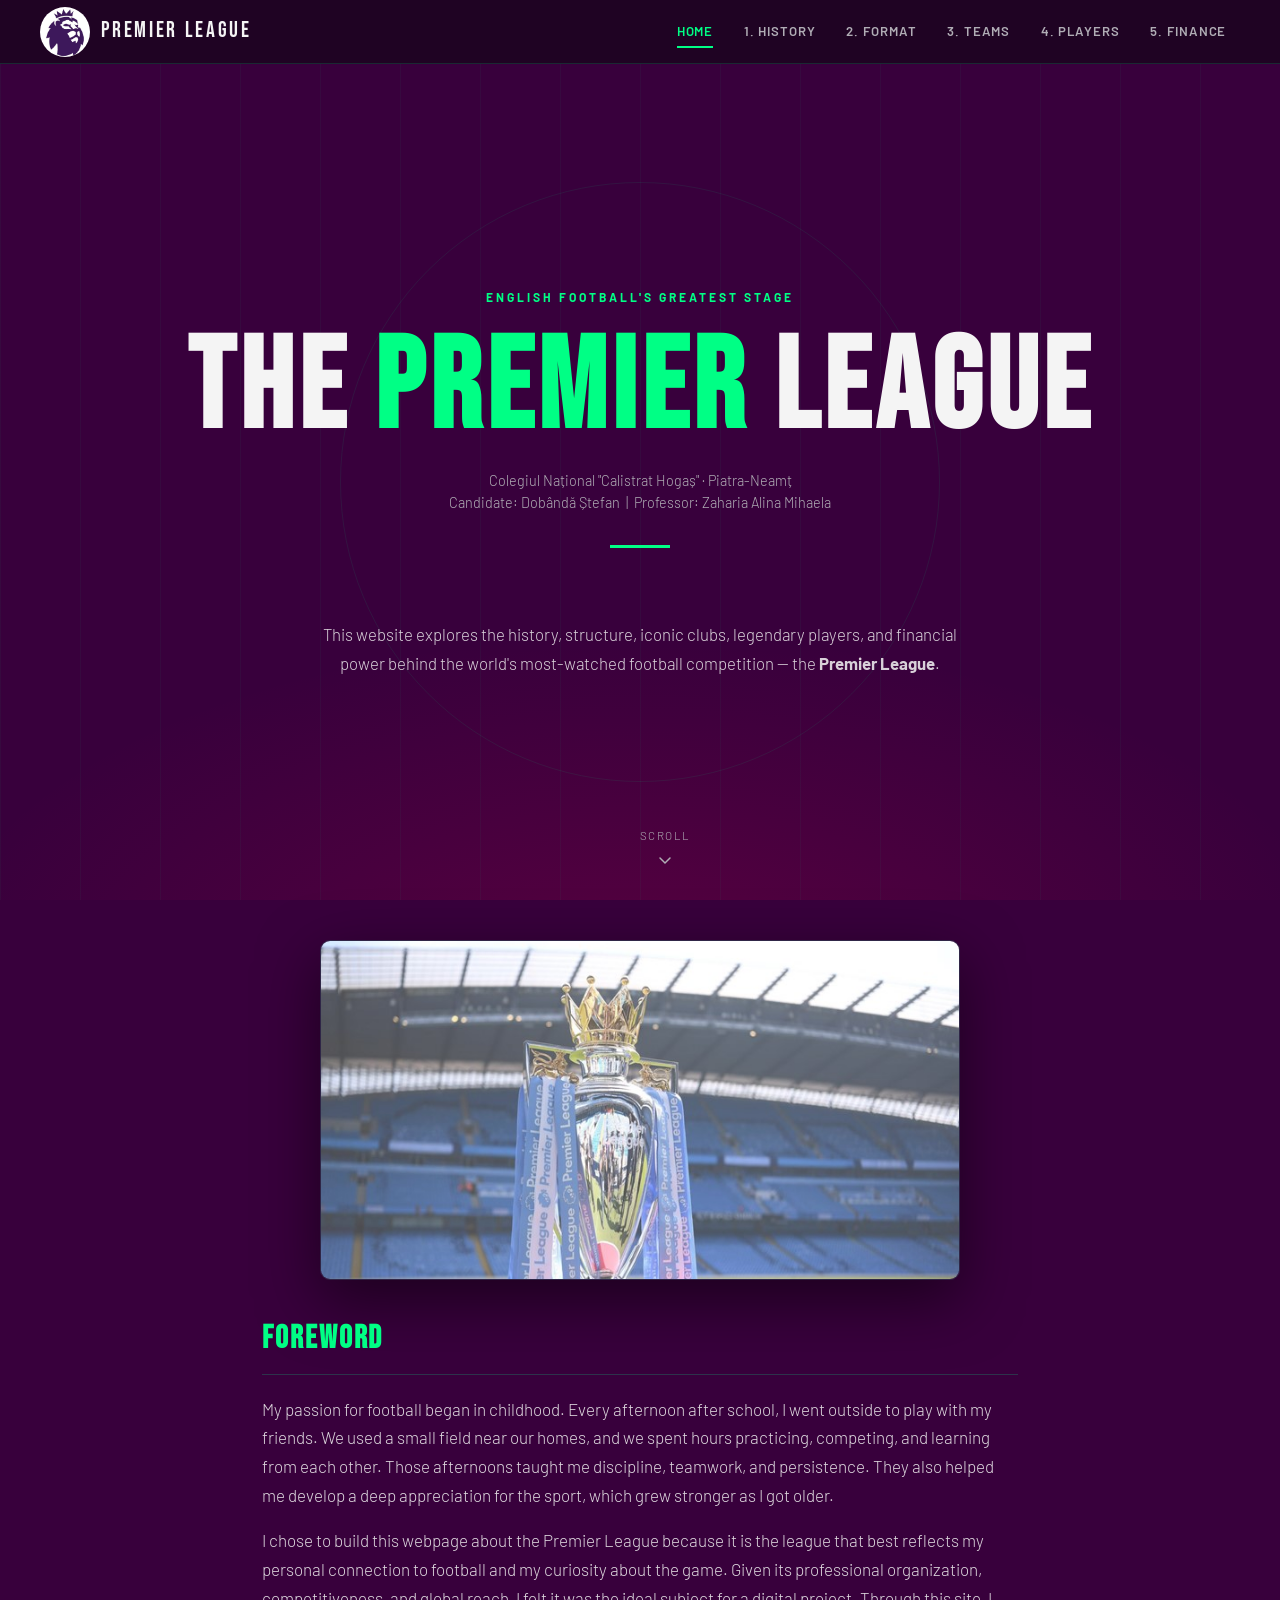
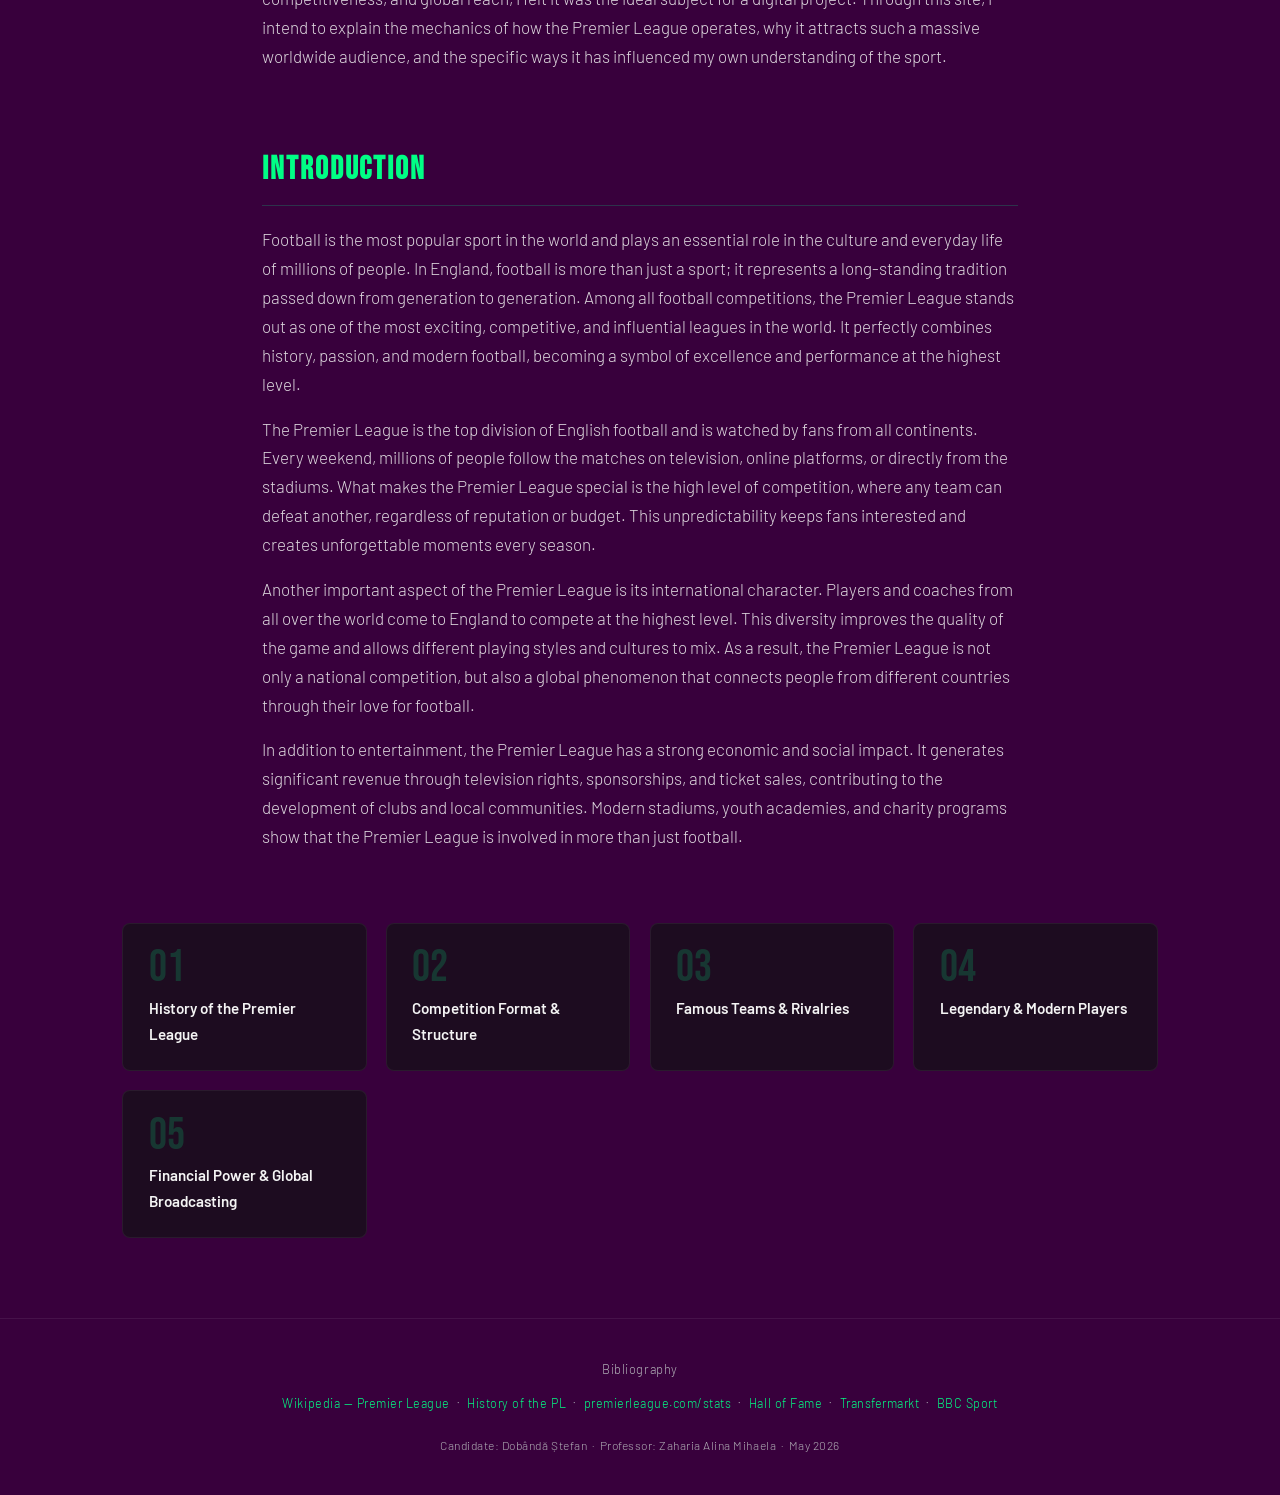
==== commit 620f459f: "Rename Atestat.html to index.html" ====
--- a/index.html
+++ b/index.html
@@ -61,7 +61,9 @@
         </svg>
       </div>
     </div>
-
+    <div class="hero-trophy-wrap">
+      <img class="hero-image" src="Resurse/pozatrofeu.jpg">
+    </div>
     <div class="sections-wrap" style="padding-top:2rem;">
 
       <div class="section-block">
@@ -166,6 +168,10 @@
           <div class="team-tag">Tottenham Hotspur</div>
           <div class="team-tag">Wimbledon</div>
         </div>
+        <figure class="photo-figure photo-figure--right">
+          <img src="Resurse/poza92.jpg" alt="Premier League 1992 founding clubs">
+          <figcaption>The original 22 clubs of the Premier League's inaugural 1992–93 season</figcaption>
+        </figure>
         <div class="callout">
           <strong>First Premier League goal</strong> was scored by <em>Brian Deane</em> from Sheffield United in a 2–1 win against Manchester United.<br><br>
           <strong>First Champions:</strong> Manchester United, led by Sir Alex Ferguson and Eric Cantona, ended their 26-year wait for a league trophy.
@@ -174,6 +180,10 @@
 
       <div class="section-block">
         <h2>1.5 The Premier League in the 2000s</h2>
+        <figure class="photo-figure photo-figure--right">
+          <img src="Resurse/pozainvincibles.jpg" alt="Arsenal Invincibles 2003-04">
+          <figcaption>Arsenal's "Invincibles" — the 2003–04 squad that went unbeaten all season</figcaption>
+        </figure>
         <p>The 2000s were an important decade in the history of the Premier League, as the league became stronger, richer, and more popular worldwide. During this period, clubs such as Manchester United and Arsenal dominated the early years, with Arsenal achieving an unbeaten season in 2003–2004, known as "The Invincibles."</p>
         <p>A major turning point came in 2003, when Roman Abramovich bought Chelsea FC, bringing significant financial investment into the league. Under manager José Mourinho, Chelsea won two Premier League titles and set new records, increasing competition among top clubs.</p>
         <p>English teams also enjoyed success in European competitions, especially Liverpool's Champions League victory in 2005, which strengthened the international reputation of the Premier League. At the same time, global television coverage expanded, attracting millions of fans and turning the league into a global brand by the end of the decade.</p>
@@ -185,7 +195,9 @@
       </div>
 
     </div>
-  </section><section class="page" id="ch2">
+  </section>
+  
+  <section class="page" id="ch2">
 
     <div class="page-header">
       <div class="page-header-num">02</div>
@@ -251,6 +263,16 @@
           <li><strong>Goal-line technology</strong> determines whether the ball has completely crossed the goal line.</li>
         </ul>
         <p>These technologies have significantly reduced human error, although they sometimes generate debate among fans and experts.</p>
+        <figure class="photo-figure photo-figure--center photo-figure--medium photo-figure--sidebyside">
+          <div class="photo-pair">
+            <img src="Resurse/goalline.jpg">
+            <figcaption>Goal-line technology</figcaption>
+          </div>
+          <div class="photo-pair">
+            <img src="Resurse/pozavar.jpg">
+            <figcaption>VAR — introduced to the Premier League in 2019</figcaption>
+          </div>
+        </figure>
       </div>
 
       <div class="section-block">
@@ -272,26 +294,61 @@
       <div class="section-block">
         <h2>3.1 Manchester United</h2>
         <p>Founded in 1878, Manchester United is one of the most successful and globally recognized clubs in Premier League history. The club's most iconic era occurred under the legendary management of Sir Alex Ferguson (1986–2013), whose tactical leadership led the team to numerous domestic and international trophies, dominating English football for decades. This period of success was defined by world-class talents such as David Beckham, Ryan Giggs, and Cristiano Ronaldo, who not only secured the club's sporting legacy but also transformed Manchester United into a global brand, significantly increasing the popularity of the Premier League worldwide.</p>
+        <div class="stadium-with-logo">
+          <img class="stadium-logo" src="Resurse/manutdlogo.png">
+          <figure class="photo-figure photo-figure--left photo-figure--stadium">
+            <img src="Resurse/stadionunited.jpg" alt="Old Trafford — Manchester United">
+            <figcaption>Old Trafford — the iconic home of Manchester United, known as the "Theatre of Dreams"</figcaption>
+          </figure>
+        </div>
       </div>
 
       <div class="section-block">
         <h2>3.2 Liverpool FC</h2>
         <p>Founded in 1892, Liverpool FC is one of the most historic and respected institutions in English football, renowned for its rich traditions and the unique atmosphere of its home stadium, Anfield. The club's identity is deeply rooted in the bond with its supporters, famously symbolized by the anthem "You'll Never Walk Alone," which represents a global icon of sporting unity. Historically dominant in both domestic and European competitions, Liverpool entered a prestigious new era under manager Jürgen Klopp, culminating in the 2019–2020 Premier League title. This landmark victory ended a thirty-year wait for a league championship, re-establishing the club as a modern powerhouse at the forefront of the competition.</p>
+        <div class="stadium-with-logo">
+          <img class="stadium-logo" src="Resurse/livlogo.png">
+          <figure class="photo-figure photo-figure--left photo-figure--stadium">
+            <img src="Resurse/antfield.jpg" alt="Anfield — Liverpool FC">
+            <figcaption>Anfield — the legendary home of Liverpool FC, famous for the "You'll Never Walk Alone" anthem</figcaption>
+          </figure>
+        </div>
       </div>
 
       <div class="section-block">
         <h2>3.3 Arsenal FC</h2>
         <p>Established in 1886 and based in London, Arsenal FC is historically recognized for its commitment to an elegant, attacking style of football. The club's most transformative era occurred under manager Arsène Wenger (1996–2018), who modernized the English game and led the team to its greatest achievement: the "Invincibles" season of 2003–2004. By winning the Premier League title without a single defeat, Arsenal secured a unique place in football history. Today, the club plays at the state-of-the-art Emirates Stadium, opened in 2006, and remains a global sporting icon with a massive international following and a consistent presence at the top of the league.</p>
+        <div class="stadium-with-logo">
+          <img class="stadium-logo" src="Resurse/arslogo.png">
+          <figure class="photo-figure photo-figure--left photo-figure--stadium">
+            <img src="Resurse/emirates.jpg" alt="Emirates Stadium — Arsenal FC">
+            <figcaption>Emirates Stadium — Arsenal's modern home since 2006, with a capacity of over 60,000</figcaption>
+          </figure>
+        </div>
       </div>
 
       <div class="section-block">
         <h2>3.4 Chelsea FC</h2>
         <p>Founded in 1905 and based at the historic Stamford Bridge in West London, Chelsea FC has emerged as one of the most successful clubs in modern English football. The club's trajectory changed significantly during the 2000s, when heavy investment in world-class players and elite managers transformed it into a perennial contender for major trophies. This era of dominance resulted in multiple Premier League titles and was further solidified by two UEFA Champions League victories, in 2012 and 2021. Defined by iconic figures such as Frank Lampard, Didier Drogba, and John Terry, Chelsea remains a global powerhouse, consistently competing at the highest level of international football.</p>
+        <div class="stadium-with-logo">
+          <img class="stadium-logo" src="Resurse/chelogo.png">
+          <figure class="photo-figure photo-figure--left photo-figure--stadium">
+            <img src="Resurse/stamford.jpg" alt="Stamford Bridge — Chelsea FC">
+            <figcaption>Stamford Bridge — the historic home of Chelsea FC, one of the oldest stadiums in London</figcaption>
+          </figure>
+        </div>
       </div>
 
       <div class="section-block">
         <h2>3.5 Manchester City</h2>
         <p>Founded in 1880 and based at the modern Etihad Stadium, Manchester City has undergone the most dramatic transformation in English football history. While traditionally overshadowed by their local rivals, the club's trajectory changed fundamentally in 2008 following significant international investment, which allowed for world-class infrastructure and squad development. Under the transformative management of Pep Guardiola, City revolutionized the Premier League with a highly technical, possession-based philosophy, leading to an unprecedented era of domestic dominance. This evolution culminated in the historic 2022–2023 season, where the club secured a monumental "Treble" — winning the Premier League, the FA Cup, and their first UEFA Champions League title. Driven by iconic players such as Sergio Agüero, Kevin De Bruyne, and Erling Haaland, Manchester City has established a new gold standard for excellence, evolving from a local contender into the world's premier footballing force.</p>
+        <div class="stadium-with-logo">
+          <img class="stadium-logo" src="Resurse/citylogo.png">
+          <figure class="photo-figure photo-figure--left photo-figure--stadium">
+            <img src="Resurse/etihad.jpg" alt="Etihad Stadium — Manchester City">
+            <figcaption>Etihad Stadium — Manchester City's state-of-the-art home, recently expanded to over 53,000 seats</figcaption>
+          </figure>
+        </div>
       </div>
 
       <div class="section-block">
@@ -318,34 +375,69 @@
       <div class="section-block">
         <h2>4.1 The Goal-Scoring Icons</h2>
         <p>The statistical history of the Premier League is defined by the scoring longevity and record-breaking efficiency of Alan Shearer and Wayne Rooney.</p>
-        <h3>Alan Shearer</h3>
-        <p>Alan Shearer remains the most prolific striker in Premier League history with a total of <strong>260 goals</strong>. His career, spanning from the league's inception in 1992 until 2006, set the standard for the "number 9" role. Statistically, Shearer was most effective during his time at Blackburn Rovers, where he scored 112 goals in just 138 appearances. His 34 goals in the 1994-1995 season were instrumental in securing the Premier League title, a record for a 42-game season.</p>
-        <h3>Wayne Rooney</h3>
-        <p>Wayne Rooney is the second-highest scorer in the competition's history with <strong>208 goals</strong> and holds the record for the third-highest number of assists (103). Between 2002 and 2018, he played for Everton and Manchester United, winning five Premier League titles. Rooney is the only player to have scored over 200 goals and provided over 100 assists, reflecting his tactical versatility as both a finisher and a playmaker. His 183 goals for Manchester United stood as a record for the most goals scored for a single club for over a decade.</p>
+        <div class="player-block player-block--left">
+          <img class="player-img" src="Resurse/shearer.jpg" alt="Alan Shearer">
+          <div class="player-text">
+            <h3>Alan Shearer</h3>
+            <p>Alan Shearer remains the most prolific striker in Premier League history with a total of <strong>260 goals</strong>. His career, spanning from the league's inception in 1992 until 2006, set the standard for the "number 9" role. Statistically, Shearer was most effective during his time at Blackburn Rovers, where he scored 112 goals in just 138 appearances. His 34 goals in the 1994-1995 season were instrumental in securing the Premier League title, a record for a 42-game season.</p>
+          </div>
+        </div>
+        <div class="player-block player-block--right">
+          <div class="player-text">
+            <h3>Wayne Rooney</h3>
+            <p>Wayne Rooney is the second-highest scorer in the competition's history with <strong>208 goals</strong> and holds the record for the third-highest number of assists (103). Between 2002 and 2018, he played for Everton and Manchester United, winning five Premier League titles. Rooney is the only player to have scored over 200 goals and provided over 100 assists, reflecting his tactical versatility as both a finisher and a playmaker. His 183 goals for Manchester United stood as a record for the most goals scored for a single club for over a decade.</p>
+          </div>
+          <img class="player-img" src="Resurse/rooney.jpg" alt="Wayne Rooney">
+        </div>
       </div>
 
       <div class="section-block">
         <h2>4.2 Midfield Generals</h2>
         <p>The tactical evolution of the central midfield position was centered on the intense physical and technical rivalry between Roy Keane and Patrick Vieira. The rivalry forced a higher standard of physical conditioning and tactical awareness across the entire league.</p>
-        <h3>Roy Keane</h3>
-        <p>Roy Keane was the defensive anchor for Manchester United between 1993 and 2005, winning <strong>seven Premier League titles</strong>. His primary function was ball recovery and distribution, maintaining a high pass completion rate to sustain offensive transitions. Statistically, Keane's influence was measured by his high volume of successful tackles and interceptions, which allowed his team to dominate the midfield. Despite receiving seven red cards, his tactical discipline ensured defensive stability for the most successful period in the club's history.</p>
-        <h3>Patrick Vieira</h3>
-        <p>Patrick Vieira joined Arsenal in 1996 and introduced a high-intensity "box-to-box" style, winning <strong>three Premier League titles</strong>. He was the captain of the "Invincibles" squad in 2003-2004, which completed an entire 38-match season without a single defeat. Vieira utilized his physical reach to disrupt opponent plays and his technical ability to carry the ball forward under pressure. His career was marked by a high success rate in midfield duels and eight red cards, reflecting the aggressive nature of his defensive role.</p>
+        <div class="player-block player-block--left">
+          <img class="player-img" src="Resurse/keane.jpg" alt="Roy Keane">
+          <div class="player-text">
+            <h3>Roy Keane</h3>
+            <p>Roy Keane was the defensive anchor for Manchester United between 1993 and 2005, winning <strong>seven Premier League titles</strong>. His primary function was ball recovery and distribution, maintaining a high pass completion rate to sustain offensive transitions. Statistically, Keane's influence was measured by his high volume of successful tackles and interceptions, which allowed his team to dominate the midfield. Despite receiving seven red cards, his tactical discipline ensured defensive stability for the most successful period in the club's history.</p>
+          </div>
+        </div>
+        <div class="player-block player-block--right">
+          <div class="player-text">
+            <h3>Patrick Vieira</h3>
+            <p>Patrick Vieira joined Arsenal in 1996 and introduced a high-intensity "box-to-box" style, winning <strong>three Premier League titles</strong>. He was the captain of the "Invincibles" squad in 2003-2004, which completed an entire 38-match season without a single defeat. Vieira utilized his physical reach to disrupt opponent plays and his technical ability to carry the ball forward under pressure. His career was marked by a high success rate in midfield duels and eight red cards, reflecting the aggressive nature of his defensive role.</p>
+          </div>
+          <img class="player-img" src="Resurse/vieira.jpg" alt="Patrick Vieira">
+        </div>
       </div>
 
       <div class="section-block">
         <h2>4.3 Creative Geniuses</h2>
         <p>The role of the playmaker in the Premier League has transitioned from a supporting forward to a deep-lying tactical anchor. This evolution is statistically evident in the careers of Paul Scholes and Kevin De Bruyne.</p>
-        <h3>Paul Scholes</h3>
-        <p>Paul Scholes operated as the primary playmaker for Manchester United for 20 seasons, recording <strong>107 goals and 55 assists</strong>. His statistical value was found in his long-range distribution and his ability to switch the point of attack with high accuracy. Scholes won <strong>11 Premier League titles</strong>, the highest for any English player, acting as the tactical link between defense and attack. His performance metrics were characterized by "pre-assists" and a pass completion rate that consistently exceeded 90% in high-pressure matches.</p>
-        <h3>Kevin De Bruyne</h3>
-        <p>Kevin De Bruyne represents the modern playmaker at Manchester City, becoming the fastest player to reach <strong>100 Premier League assists</strong>. He has won the Playmaker of the Season award multiple times, holding the record for the most assists in a single season (20, shared with Thierry Henry). De Bruyne's tactical role involves operating in the "half-spaces," delivering precise crosses and key passes that result in high "Expected Assists" (xA) numbers. His efficiency has been central to Manchester City's four consecutive league titles between 2021 and 2024.</p>
+        <div class="player-block player-block--left">
+          <img class="player-img" src="Resurse/scholes.jpg" alt="Paul Scholes">
+          <div class="player-text">
+            <h3>Paul Scholes</h3>
+            <p>Paul Scholes operated as the primary playmaker for Manchester United for 20 seasons, recording <strong>107 goals and 55 assists</strong>. His statistical value was found in his long-range distribution and his ability to switch the point of attack with high accuracy. Scholes won <strong>11 Premier League titles</strong>, the highest for any English player, acting as the tactical link between defense and attack. His performance metrics were characterized by "pre-assists" and a pass completion rate that consistently exceeded 90% in high-pressure matches.</p>
+          </div>
+        </div>
+        <div class="player-block player-block--right">
+          <div class="player-text">
+            <h3>Kevin De Bruyne</h3>
+            <p>Kevin De Bruyne represents the modern playmaker at Manchester City, becoming the fastest player to reach <strong>100 Premier League assists</strong>. He has won the Playmaker of the Season award multiple times, holding the record for the most assists in a single season (20, shared with Thierry Henry). De Bruyne's tactical role involves operating in the "half-spaces," delivering precise crosses and key passes that result in high "Expected Assists" (xA) numbers. His efficiency has been central to Manchester City's four consecutive league titles between 2021 and 2024.</p>
+          </div>
+          <img class="player-img" src="Resurse/kdb.jpg" alt="Kevin De Bruyne">
+        </div>
       </div>
 
       <div class="section-block">
         <h2>4.4 Defensive Titans</h2>
         <p>The defensive structure in the Premier League has evolved from physical marking to a more tactical, ball-playing approach. This change is best represented by the careers of Rio Ferdinand, John Terry, and Virgil van Dijk.</p>
-        <p><strong>Rio Ferdinand</strong> and <strong>John Terry</strong> dominated the league for over a decade, defining two distinct styles of excellence. Ferdinand, a six-time champion with Manchester United, was a proactive defender with an 85% pass completion rate, often acting as the starting point for attacks. In contrast, John Terry was the tactical heart of Chelsea's defense, scoring a record 41 goals and captaining the 2004-2005 side that conceded a historic low of only 15 goals. Their combined technical elegance and defensive organization set the gold standard for modern center-backs.</p>
+        <div class="player-block player-block--left">
+          <img class="player-img" src="Resurse/rio.jpg" alt="Rio Ferdinand">
+          <div class="player-text">
+            <p><strong>Rio Ferdinand</strong> and <strong>John Terry</strong> dominated the league for over a decade, defining two distinct styles of excellence. Ferdinand, a six-time champion with Manchester United, was a proactive defender with an 85% pass completion rate, often acting as the starting point for attacks. In contrast, John Terry was the tactical heart of Chelsea's defense, scoring a record 41 goals and captaining the 2004-2005 side that conceded a historic low of only 15 goals. Their combined technical elegance and defensive organization set the gold standard for modern center-backs.</p>
+          </div>
+        </div>
         <p><strong>Virgil van Dijk</strong> represents the modern era, famously going 50 consecutive matches without being dribbled past. With an aerial success rate over 75% and elite recovery speed, his arrival was the catalyst for Liverpool's 2020 title.</p>
         <p>Similarly, the goalkeeper's role has evolved beyond shot-stopping to vital defensive organization. <strong>Petr Čech</strong> holds the all-time record with 202 clean sheets, while <strong>Peter Schmeichel</strong> became the first goalkeeper to win the Player of the Season award, proving that defensive stability is as vital to winning titles as offensive power.</p>
       </div>
@@ -353,18 +445,38 @@
       <div class="section-block">
         <h2>4.5 Global Superstars</h2>
         <p>The commercial and athletic development of the Premier League is defined by players whose statistical output and global recognition transcend the sport. Legends like <strong>Eric Cantona</strong> and <strong>Cristiano Ronaldo</strong> provided the technical and marketing foundation for the competition's explosive growth across different decades.</p>
-        <h3>Eric Cantona</h3>
-        <p>Eric Cantona played in the Premier League between 1992 and 1997, winning <strong>four league titles in five seasons</strong>. His tactical role was that of a deep-lying forward, recording <strong>70 goals and 56 assists</strong> in only 156 appearances. His statistics indicate a direct goal involvement in over 80% of the matches he played, acting as the primary creator for Manchester United during the 1990s. His premature retirement at the age of 30 left behind one of the highest win-percentage ratios per match in the history of the league.</p>
-        <h3>Cristiano Ronaldo</h3>
-        <p>Cristiano Ronaldo is globally recognized for his transformation from a technical winger into a high-volume goal scorer. During the 2003–2009 period, he won three consecutive titles and set a record of <strong>31 goals in 34 matches</strong> during the 2007-2008 season. In 2008, he became the first Premier League player to win the <strong>Ballon d'Or</strong> in the modern era of the competition. His figures include 84 goals during his first stint at Manchester United, characterized by high efficiency in free-kicks and aerial duels before his record-breaking transfer to Real Madrid.</p>
+        <div class="player-block player-block--left">
+          <img class="player-img" src="Resurse/cantona.jpg" alt="Eric Cantona">
+          <div class="player-text">
+            <h3>Eric Cantona</h3>
+            <p>Eric Cantona played in the Premier League between 1992 and 1997, winning <strong>four league titles in five seasons</strong>. His tactical role was that of a deep-lying forward, recording <strong>70 goals and 56 assists</strong> in only 156 appearances. His statistics indicate a direct goal involvement in over 80% of the matches he played, acting as the primary creator for Manchester United during the 1990s. His premature retirement at the age of 30 left behind one of the highest win-percentage ratios per match in the history of the league.</p>
+          </div>
+        </div>
+        <div class="player-block player-block--right">
+          <div class="player-text">
+            <h3>Cristiano Ronaldo</h3>
+            <p>Cristiano Ronaldo is globally recognized for his transformation from a technical winger into a high-volume goal scorer. During the 2003–2009 period, he won three consecutive titles and set a record of <strong>31 goals in 34 matches</strong> during the 2007-2008 season. In 2008, he became the first Premier League player to win the <strong>Ballon d'Or</strong> in the modern era of the competition. His figures include 84 goals during his first stint at Manchester United, characterized by high efficiency in free-kicks and aerial duels before his record-breaking transfer to Real Madrid.</p>
+          </div>
+          <img class="player-img" src="Resurse/ronaldo.jpg" alt="Cristiano Ronaldo">
+        </div>
       </div>
 
       <div class="section-block">
         <h2>4.6 Modern Icons</h2>
-        <h3>Mohamed Salah</h3>
-        <p>Mohamed Salah has maintained an elite scoring rate since joining Liverpool in 2017, securing three Golden Boot awards (2018, 2019, 2022). In his debut season, he set a 38-game record with <strong>32 goals</strong>, and he remains the highest-scoring African player in Premier League history with over <strong>150 goals</strong>. Operating as an inverted winger, Salah has also recorded over <strong>70 assists</strong>, making him a dual threat in Liverpool's attacking system. His consistency was a primary factor in the club's 2020 Premier League title win, where he played a central role in their offensive metrics.</p>
-        <h3>Erling Haaland</h3>
-        <p>Erling Haaland set a new all-time Premier League record by scoring <strong>36 goals in 35 appearances</strong> during the 2022-2023 season. His scoring rate of 1.03 goals per match is the highest in the history of the competition for a player with a full season of appearances. Tactically, Haaland is a specialized center-forward who utilizes his physical strength and positioning to convert high-difficulty chances inside the penalty area. In his first two seasons at Manchester City, he secured two consecutive Golden Boots and two league titles, redefining the statistical expectations for a modern "target man."</p>
+        <div class="player-block player-block--left">
+          <img class="player-img" src="Resurse/salah.jpg" alt="Mohamed Salah">
+          <div class="player-text">
+            <h3>Mohamed Salah</h3>
+            <p>Mohamed Salah has maintained an elite scoring rate since joining Liverpool in 2017, securing three Golden Boot awards (2018, 2019, 2022). In his debut season, he set a 38-game record with <strong>32 goals</strong>, and he remains the highest-scoring African player in Premier League history with over <strong>150 goals</strong>. Operating as an inverted winger, Salah has also recorded over <strong>70 assists</strong>, making him a dual threat in Liverpool's attacking system. His consistency was a primary factor in the club's 2020 Premier League title win, where he played a central role in their offensive metrics.</p>
+          </div>
+        </div>
+        <div class="player-block player-block--right">
+          <div class="player-text">
+            <h3>Erling Haaland</h3>
+            <p>Erling Haaland set a new all-time Premier League record by scoring <strong>36 goals in 35 appearances</strong> during the 2022-2023 season. His scoring rate of 1.03 goals per match is the highest in the history of the competition for a player with a full season of appearances. Tactically, Haaland is a specialized center-forward who utilizes his physical strength and positioning to convert high-difficulty chances inside the penalty area. In his first two seasons at Manchester City, he secured two consecutive Golden Boots and two league titles, redefining the statistical expectations for a modern "target man."</p>
+          </div>
+          <img class="player-img" src="Resurse/haaland.jpg" alt="Erling Haaland">
+        </div>
       </div>
 
       <div class="section-block">
@@ -388,6 +500,10 @@
       <div class="section-block">
         <h2>5.1 Global Broadcasting Revenue Analysis</h2>
         <p>The Premier League's financial dominance is primarily driven by its massive television rights deals, which currently generate an unprecedented <strong>£3.9 billion annually</strong>. A defining shift in the 2022–2025 cycle was that international broadcast rights surpassed domestic ones for the first time, reaching a total value of over <strong>£5 billion</strong> for the three-year period. This transition proves that the league is no longer just a British sporting event, but a premium global export.</p>
+        <figure class="photo-figure photo-figure--center photo-figure--revenue">
+          <img src="Resurse/revenue.jpg" alt="Premier League estimated revenue 2024/25">
+          <figcaption>Premier League estimated total revenue by season — the 2024/25 projection exceeds £7 billion (Source: Matchday Finance)</figcaption>
+        </figure>
         <div class="callout">
           <strong>Key stat:</strong> A club finishing last in the Premier League often receives higher television payments than the champions of the Italian or French leagues. By generating more annual broadcasting revenue than La Liga, the Bundesliga, and Serie A combined, the Premier League has established a "super-league" economy.
         </div>
--- a/style.css
+++ b/style.css
@@ -341,12 +341,7 @@
       border: 1px solid rgba(0,255,133,.08);
       top: 50%; left: 50%;
       transform: translate(-50%,-50%);
-      animation: rotateSlow 40s linear infinite;
       pointer-events: none;
-    }
-
-    @keyframes rotateSlow {
-      to { transform: translate(-50%,-50%) rotate(360deg); }
     }
 
     /* TEXTUL MIC DE DEASUPRA TITLULUI ("eyebrow") — scris cu majuscule și spațiere
@@ -747,6 +742,20 @@
         gap: .3rem;
         animation: slideDown .3s ease;
       }
+
+      /* Stack stadium logo and photo on mobile */
+      .stadium-with-logo {
+        flex-direction: column;
+        align-items: center;
+      }
+      .stadium-logo {
+        width: 48px;
+        height: 48px;
+        margin-bottom: .5rem;
+      }
+      .stadium-with-logo .photo-figure--left {
+        width: 100%;
+      }
     }
 
     /* LINK-UL ACTIV DIN NAV — link-ul paginii curente devine verde,
@@ -754,3 +763,224 @@
     .nav-links a.active {
       color: var(--pl-green);
     }
+
+    /* =========================================================
+       HERO TROPHY IMAGE
+       ========================================================= */
+    .hero-trophy-wrap {
+      width: 100%;
+      max-width: 820px;
+      margin: 2.5rem auto 0;
+      padding: 0 2rem;
+      text-align: center;
+    }
+    .hero-image {
+      width: 100%;
+      max-width: 640px;
+      height: 340px;
+      object-fit: cover;
+      object-position: center 20%;
+      border-radius: 10px;
+      border: 1px solid rgba(0,255,133,.15);
+      box-shadow: 0 20px 60px rgba(0,0,0,.5);
+      display: block;
+      margin: 0 auto;
+    }
+
+    /* =========================================================
+       PHOTO FIGURES — contextual images with captions
+       ========================================================= */
+    .photo-figure {
+      margin: 1.8rem 0;
+      border-radius: 8px;
+      overflow: hidden;
+    }
+    .photo-figure img {
+      width: 100%;
+      display: block;
+      border-radius: 8px 8px 0 0;
+      object-fit: cover;
+    }
+    .photo-figure figcaption {
+      font-size: .78rem;
+      color: var(--pl-grey);
+      font-style: italic;
+      padding: .5rem .8rem;
+      background: rgba(0,0,0,.25);
+      border-radius: 0 0 8px px;
+      border: 1px solid rgba(255,255,255,.06);
+      border-top: none;
+    }
+
+    /* Floated figures */
+    .photo-figure--left {
+      float: left;
+      width: 52%;
+      margin: .4rem 1.8rem 1.2rem 0;
+    }
+    .photo-figure--right {
+      float: right;
+      width: 52%;
+      margin: .4rem 0 1.2rem 1.8rem;
+    }
+
+    /* =========================================================
+       STADIUM WITH LOGO — logo next to stadium photo
+       ========================================================= */
+    .stadium-with-logo {
+      display: flex;
+      align-items: flex-start;
+      gap: 1rem;
+      margin: 1.2rem;
+    }
+    .stadium-logo {
+      width: 164px;
+      height: 164px;
+      object-fit: contain;
+      flex-shrink: 0;
+      margin-top: 3rem;
+      margin-left: 3rem;
+      margin-right: 3rem;
+    }
+    .stadium-with-logo .photo-figure {
+      flex: 1;
+      margin: 0;
+    }
+    .stadium-with-logo .photo-figure--left {
+      float: none;
+      width: 100%;
+      margin: 0;
+    }
+    .photo-figure--medium {
+      width: 44%;
+    }
+    .photo-figure--center {
+      float: none;
+      clear: both;
+      width: 100%;
+    }
+    .photo-figure--stadium img {
+      height: 260px;
+    }
+    .photo-figure--revenue img {
+      height: auto;
+      border-radius: 8px 8px 0 0;
+    }
+
+    /* Side-by-side images for goal-line and VAR */
+    .photo-figure--sidebyside {
+      display: flex;
+      gap: 1rem;
+    }
+    .photo-figure--sidebyside img {
+      flex: 1;
+      width: 50%;
+      height: auto;
+    }
+    .photo-figure--sidebyside .photo-pair {
+      flex: 1;
+    }
+    .photo-figure--sidebyside .photo-pair img {
+      width: 100%;
+      border-radius: 8px 8px 0 0;
+    }
+    .photo-figure--sidebyside .photo-pair figcaption {
+      font-size: .78rem;
+      color: var(--pl-grey);
+      font-style: italic;
+      padding: .5rem .8rem;
+      background: rgba(0,0,0,.25);
+      border-radius: 0 0 8px 8px;
+      border: 1px solid rgba(255,255,255,.06);
+      border-top: none;
+    }
+
+    /* Clear floats after section blocks */
+    .section-block::after {
+      content: '';
+      display: table;
+      clear: both;
+    }
+
+    /* =========================================================
+       TEAM HEADING — logo inline next to h2
+       ========================================================= */
+    .team-heading {
+      display: flex;
+      align-items: center;
+      gap: .7rem;
+      flex-wrap: wrap;
+    }
+    .team-heading-logo {
+      width: 52px;
+      height: 52px;
+      object-fit: contain;
+      flex-shrink: 0;
+      filter: drop-shadow(0 2px 6px rgba(0,0,0,.5));
+    }
+
+    /* =========================================================
+       PLAYER BLOCKS — image left or right of text
+       ========================================================= */
+    .player-block {
+      display: flex;
+      gap: 1.6rem;
+      align-items: flex-start;
+      margin: 1.6rem 0;
+    }
+    .player-block--right {
+      flex-direction: row-reverse;
+    }
+    .player-img {
+      width: 200px;
+      min-width: 200px;
+      height: 240px;
+      object-fit: cover;
+      object-position: top center;
+      border-radius: 8px;
+      border: 1px solid rgba(0,255,133,.18);
+      box-shadow: 0 8px 28px rgba(0,0,0,.45);
+      flex-shrink: 0;
+    }
+    .player-text {
+      flex: 1;
+    }
+    .player-text h3 {
+      font-weight: 700;
+      font-size: 1.05rem;
+      color: var(--pl-white);
+      margin-bottom: .5rem;
+      margin-top: 0;
+    }
+    .player-text p {
+      margin-bottom: .8rem;
+      color: rgba(244,244,244,.88);
+    }
+
+    /* =========================================================
+       RESPONSIVE ADJUSTMENTS
+       ========================================================= */
+    @media (max-width: 700px) {
+      .player-block,
+      .player-block--right {
+        flex-direction: column;
+      }
+      .player-img {
+        width: 100%;
+        min-width: unset;
+        height: 220px;
+      }
+      .photo-figure--left,
+      .photo-figure--right {
+        float: none;
+        width: 100%;
+        margin: 1.2rem 0;
+      }
+      .team-heading-logo {
+        width: 40px;
+        height: 40px;
+      }
+      .hero-image {
+        height: 220px;
+      }
+    }
